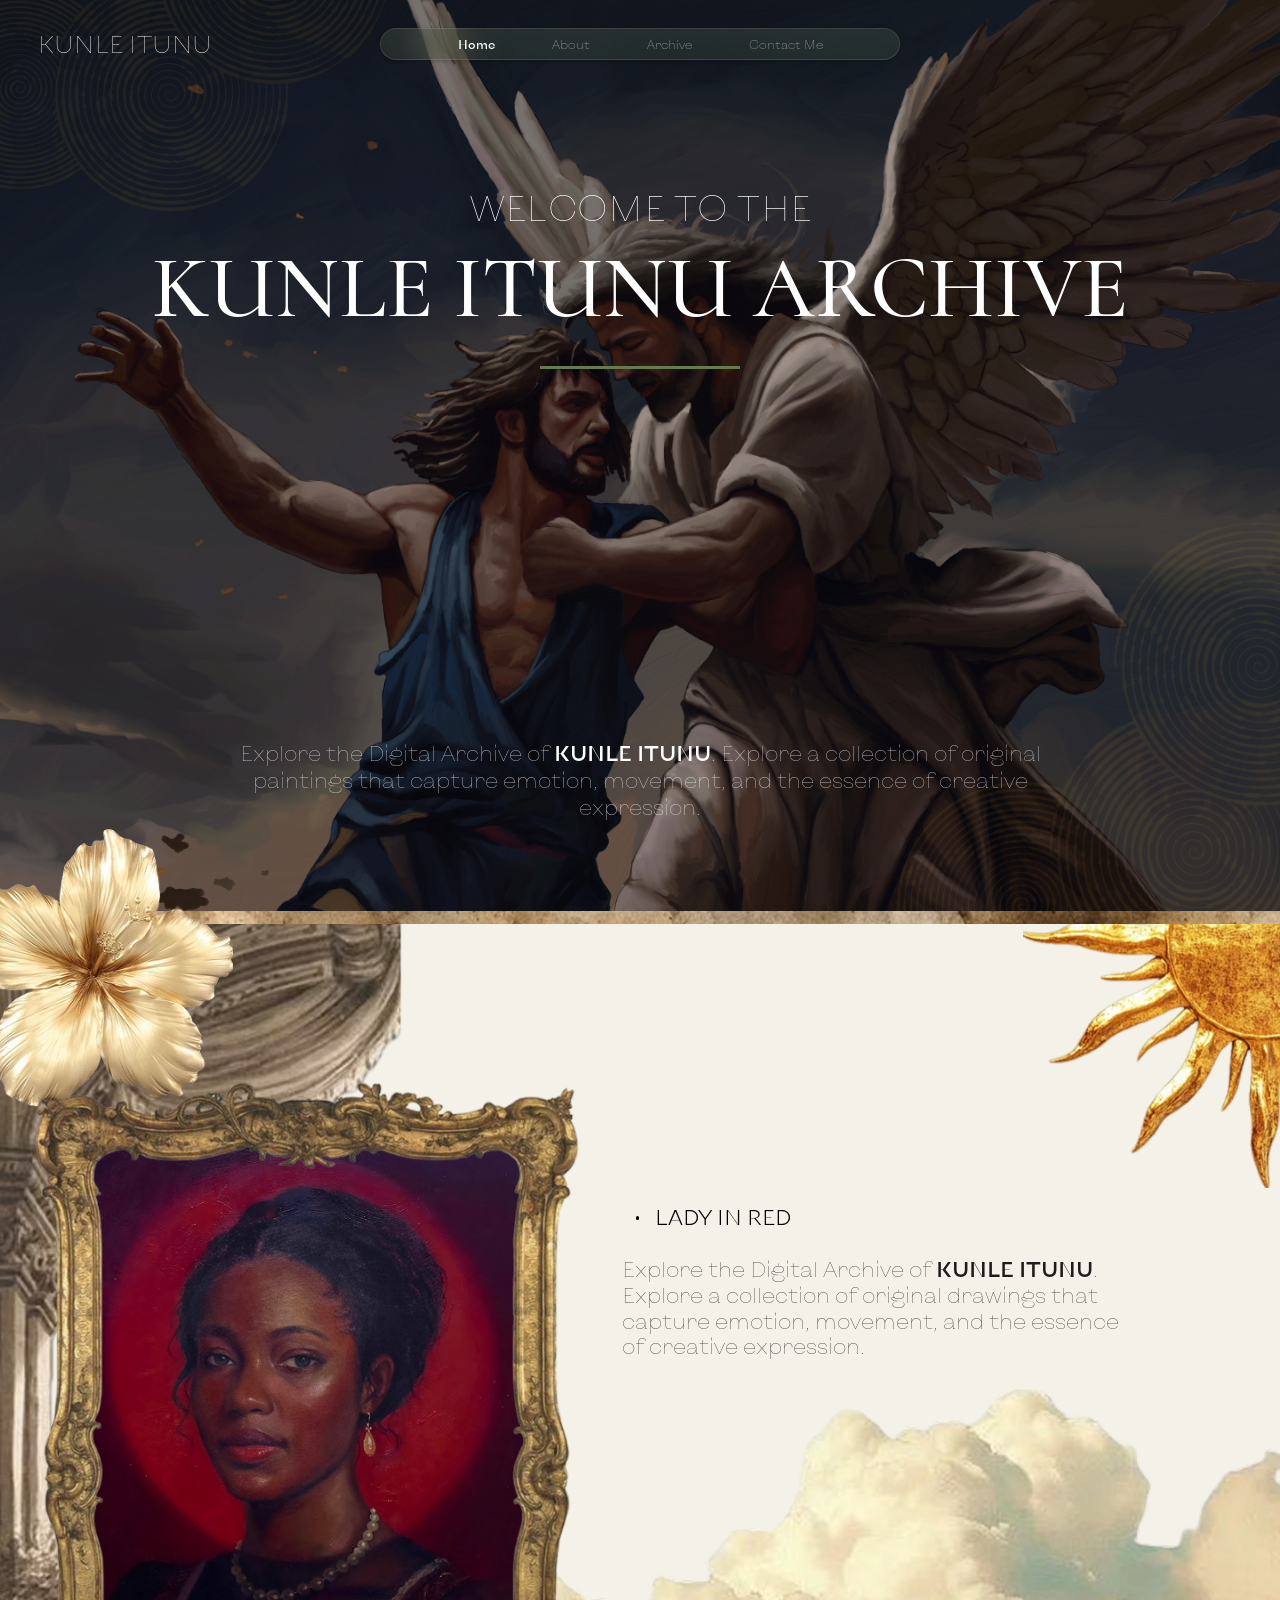
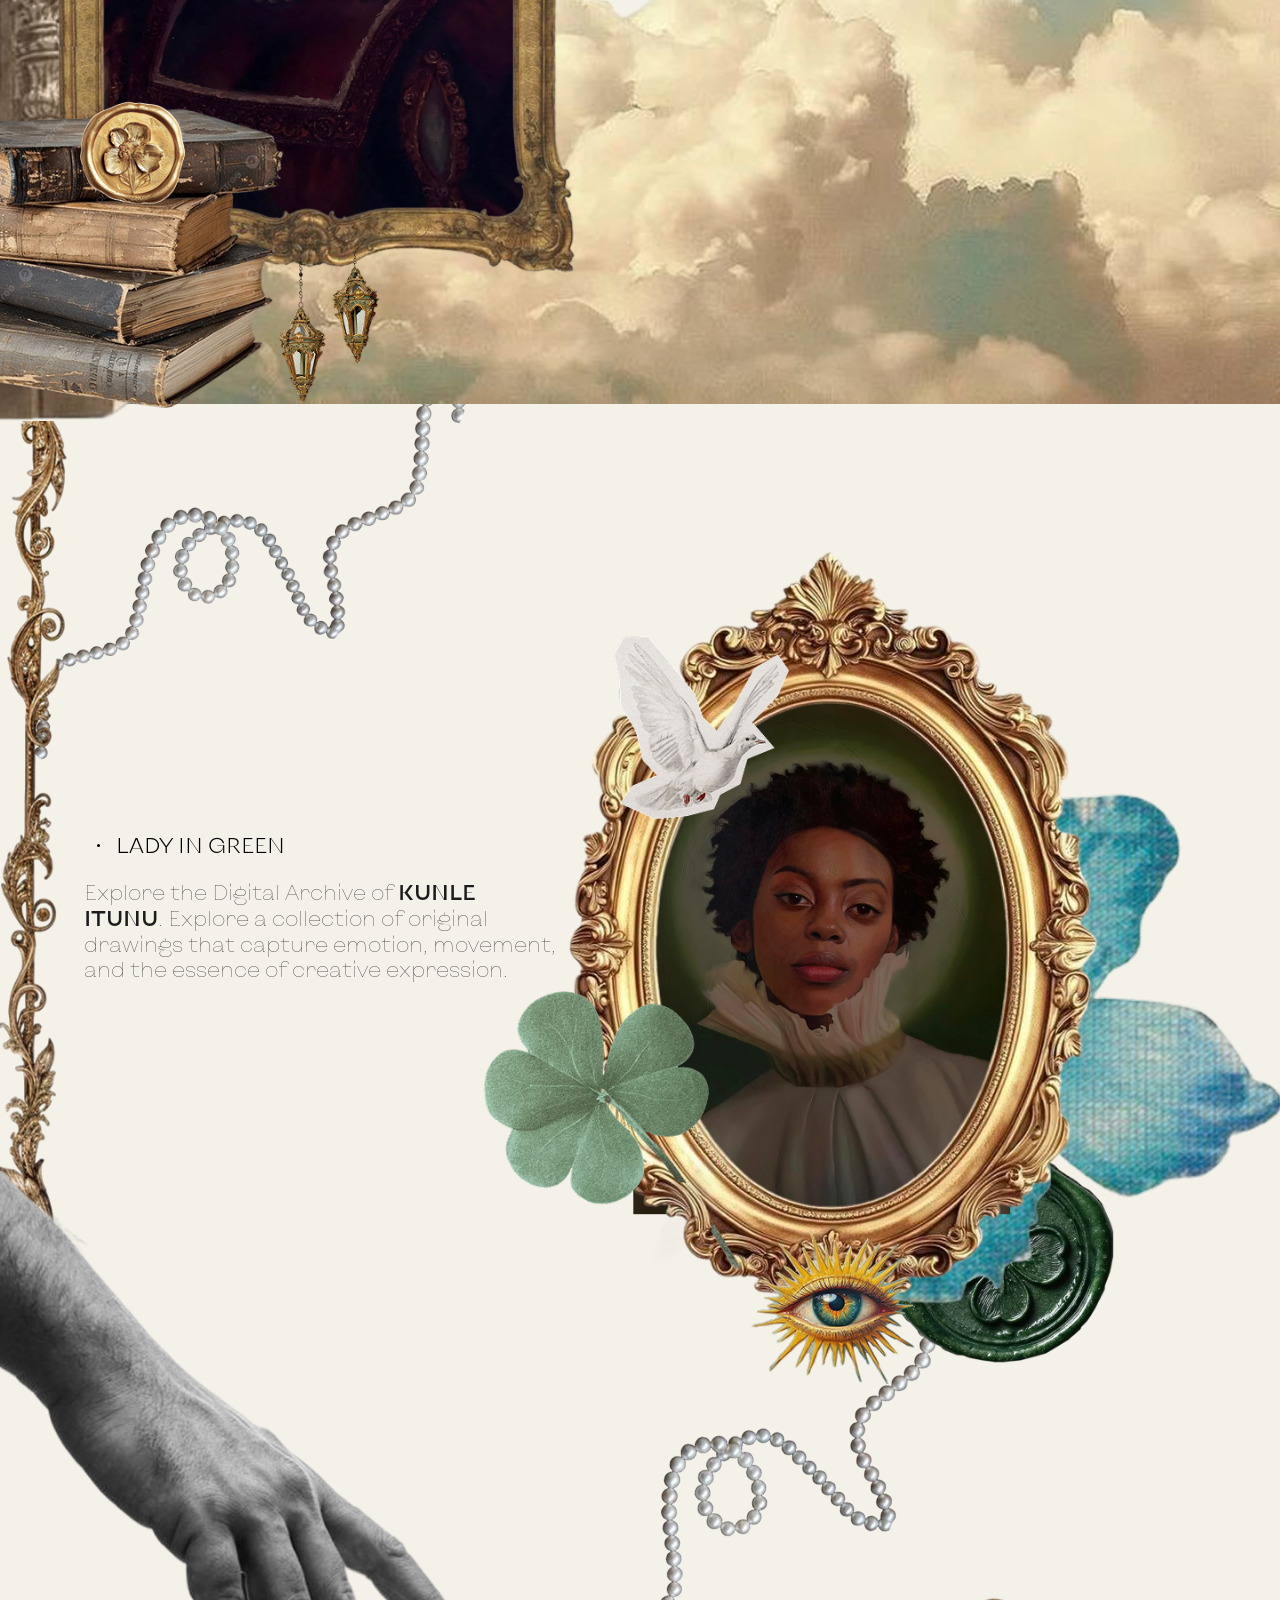
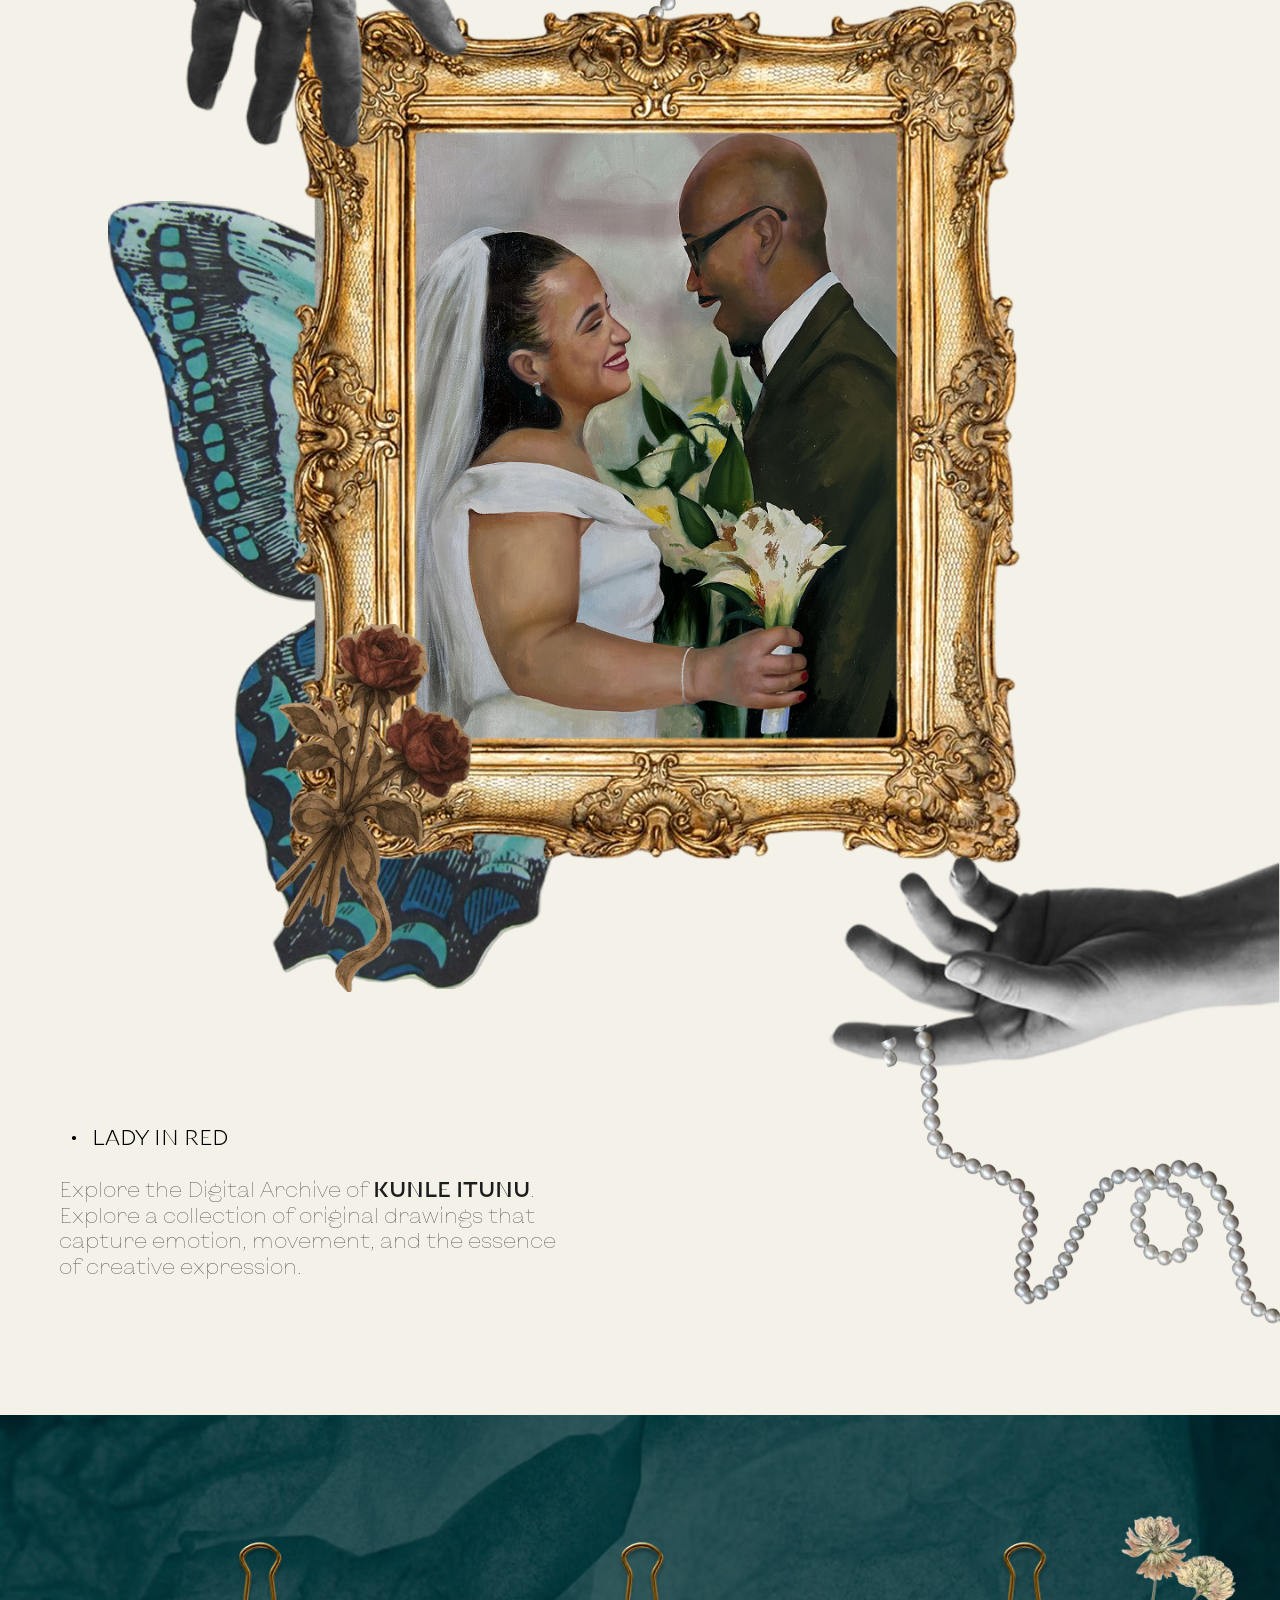
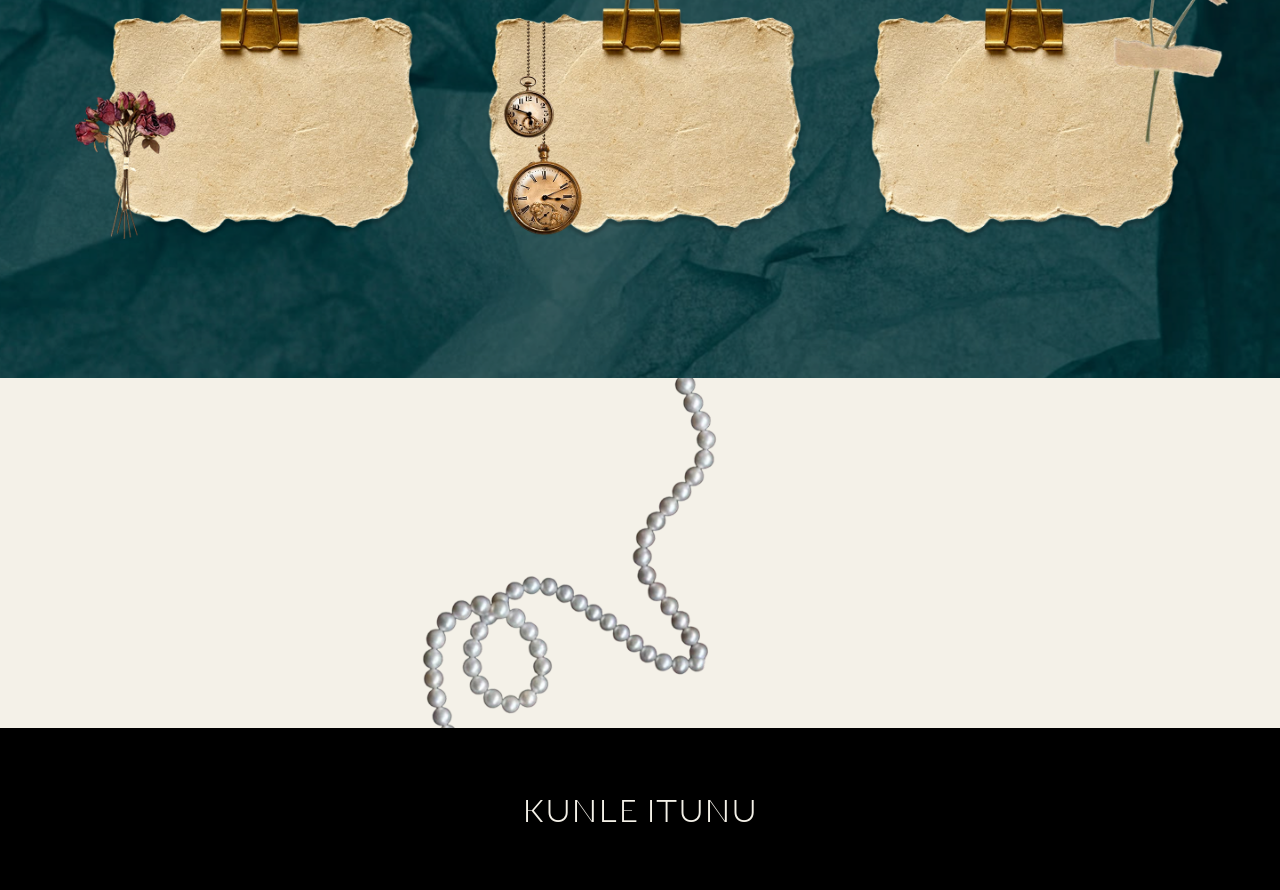
==== index.html @ a33f1c07 "initial commit" ====
<!doctype html>
<html lang="en">
  <head>
    <meta charset="UTF-8" />
    <meta
      name="viewport"
      content="width=device-width, initial-scale=1, viewport-fit=cover"
    />
    <title>Kunle Ituno Archive</title>
    <meta
      name="description"
      content="Explore the Digital Archive of Kunle Ituno — a collection of original paintings that capture emotion, movement, and the essence of creative expression."
    />
    <link
      rel="preload"
      href="fonts/CormorantInfant-Medium.woff2"
      as="font"
      type="font/woff2"
      crossorigin
    />
    <link rel="stylesheet" href="css/common.css" />
    <link rel="stylesheet" href="css/styles.css" />
    <script src="js/navigation.js"></script>
  </head>
  <body>
    <!-- Fixed liquid-glass navigation -->
    <header class="nav" id="top">
      <a class="nav__logo" href="#home" aria-label="Kunle Ituno — home"
        >KUNLE ITUNU</a
      >
      <nav class="nav__pill" aria-label="Primary">
        <a href="#home" class="is-active" aria-current="page">Home</a>
        <a href="about.html">About</a>
        <a href="#gallery">Archive</a>
        <a href="contact.html">Contact Me</a>
      </nav>

      <button
        class="nav__toggle"
        type="button"
        aria-label="Open navigation"
        aria-expanded="false"
        aria-controls="primary-navigation"
      >
        <span></span>
        <span></span>
        <span></span>
      </button>
    </header>

    <main class="page" id="home">
      <!-- ============ HERO ============ -->
      <section class="hero">
        <picture class="hero__picture">
          <source
            media="(max-width: 640px)"
            srcset="images/home_hero_mobile.png"
          />
          <img
            class="hero__img"
            src="images/home_hero.png"
            alt=""
            width="1440"
            height="1026"
          />
        </picture>
        <img
          class="hero__strip"
          src="images/hero_rule_paper.png"
          alt=""
          width="1440"
          height="15"
        />

        <p class="hero__welcome">WELCOME TO THE</p>
        <h1 class="hero__title">KUNLE ITUNU ARCHIVE</h1>
        <span class="hero__rule" aria-hidden="true"></span>
        <p class="hero__lead">
          Explore the Digital Archive of <strong>KUNLE ITUNU</strong>. Explore a
          collection of original paintings that capture emotion, movement, and
          the essence of creative expression.
        </p>
      </section>

      <!-- ============ LADY IN RED ============ -->
      <section class="sec sec--red">
        <div class="stage">
          <img
            class="it it--wall"
            src="images/left_wall.png"
            alt=""
            width="574"
            height="1308"
          />
          <img
            class="it it--sun"
            src="images/golden_half_sun.png"
            alt=""
            width="289"
            height="535"
          />
          <img
            class="it it--flower"
            src="images/golden_flower.png"
            alt=""
            width="262"
            height="312"
          />
          <img
            class="it it--cloud"
            src="images/cloud.png"
            alt=""
            width="1440"
            height="964"
          />
          <img
            class="it it--frame1"
            src="images/first_framed_paint.png"
            alt="Lady in Red — framed portrait"
            width="649"
            height="1059"
          />
          <img
            class="it it--book"
            src="images/book.png"
            alt=""
            width="368"
            height="530"
          />
        </div>
        <div class="copy copy--red">
          <h2>LADY IN RED</h2>
          <p>
            Explore the Digital Archive of <strong>KUNLE ITUNU</strong>. Explore
            a collection of original drawings that capture emotion, movement,
            and the essence of creative expression.
          </p>
        </div>
      </section>

      <!-- ============ LADY IN GREEN ============ -->
      <section class="sec sec--green">
        <div class="stage">
          <img
            class="it it--rod"
            src="images/rod.png"
            alt=""
            width="82"
            height="932"
          />
          <img
            class="it it--chain1"
            src="images/chain-1.png"
            alt=""
            width="511"
            height="657"
          />
          <img
            class="it it--frame2"
            src="images/second_framed_paint.png"
            alt="Lady in Green — framed portrait"
            width="934"
            height="945"
          />
          <img
            class="it it--chain2"
            src="images/chain.png"
            alt=""
            width="511"
            height="657"
          />
        </div>
        <div class="copy copy--green">
          <h2>LADY IN GREEN</h2>
          <p>
            Explore the Digital Archive of
            <strong
              >KUNLE<br class="br-d" />
              ITUNU</strong
            >. Explore a collection of original drawings that capture emotion,
            movement, and the essence of creative expression.
          </p>
        </div>
      </section>

      <!-- ============ WEDDING PORTRAIT ============ -->
      <section class="sec sec--wedding">
        <div class="stage">
          <img
            class="it it--butterfly"
            src="images/butterfly_wing.png"
            alt=""
            width="634"
            height="887"
          />
          <img
            class="it it--frame3"
            src="images/third_framed_paint.png"
            alt="Framed wedding portrait"
            width="1007"
            height="1144"
          />
          <img
            class="it it--arm1"
            src="images/first_arm.png"
            alt=""
            width="543"
            height="709"
          />
          <img
            class="it it--arm2"
            src="images/second_arm.png"
            alt=""
            width="527"
            height="450"
          />
          <img
            class="it it--chain3 it--flip"
            src="images/chain.png"
            alt=""
            width="511"
            height="657"
          />
        </div>
        <div class="copy copy--wedding">
          <h2>LADY IN RED</h2>
          <p>
            Explore the Digital Archive of <strong>KUNLE ITUNU</strong>. Explore
            a collection of original drawings that capture emotion, movement,
            and the essence of creative expression.
          </p>
        </div>
      </section>

      <!-- ============ PAPER NOTES ============ -->
      <section class="sec sec--notes">
        <img
          class="notes__bg"
          src="images/green_rough_paper.png"
          alt=""
          width="1440"
          height="633"
        />
        <div class="stage">
          <img
            class="it it--tape it--tape1"
            src="images/stape_papper.png"
            alt=""
            width="629"
            height="387"
          />
          <img
            class="it it--tape it--tape2"
            src="images/stape_papper.png"
            alt=""
            width="629"
            height="387"
          />
          <img
            class="it it--tape it--tape3"
            src="images/stape_papper.png"
            alt=""
            width="629"
            height="387"
          />
          <img
            class="it it--rose"
            src="images/rose.png"
            alt=""
            width="167"
            height="224"
          />
          <img
            class="it it--watch"
            src="images/watch.png"
            alt=""
            width="142"
            height="251"
          />
          <img
            class="it it--wflower"
            src="images/white_flower.png"
            alt=""
            width="307"
            height="370"
          />
        </div>
      </section>

      <!-- ============ CLOSING CHAIN ============ -->
      <section class="sec sec--tail">
        <div class="stage">
          <img
            class="it it--chain4"
            src="images/chain.png"
            alt=""
            width="511"
            height="657"
          />
        </div>
      </section>

      <footer class="footer">
        <p>KUNLE ITUNU</p>
      </footer>
    </main>
  </body>
</html>
---- css/common.css ----
@font-face { font-family: "KyivType Sans"; font-weight: 200; font-style: normal; font-display: swap; src: url("../fonts/KyivTypeSans-Thin.woff2") format("woff2"); }
@font-face { font-family: "KyivType Sans"; font-weight: 300; font-style: normal; font-display: swap; src: url("../fonts/KyivTypeSans-Light.woff2") format("woff2"); }
@font-face { font-family: "KyivType Sans"; font-weight: 400; font-style: normal; font-display: swap; src: url("../fonts/KyivTypeSans-Medium.woff2") format("woff2"); }
@font-face { font-family: "Lexend"; font-weight: 200; font-style: normal; font-display: swap; src: url("../fonts/lexend-latin-200-normal.woff2") format("woff2"); }
@font-face { font-family: "Lexend"; font-weight: 300; font-style: normal; font-display: swap; src: url("../fonts/lexend-latin-300-normal.woff2") format("woff2"); }
@font-face { font-family: "Lexend"; font-weight: 400; font-style: normal; font-display: swap; src: url("../fonts/lexend-latin-400-normal.woff2") format("woff2"); }
@font-face { font-family: "Cormorant Infant"; font-weight: 500; font-style: normal; font-display: swap; src: url("../fonts/CormorantInfant-Medium.woff2") format("woff2"); }
@font-face { font-family: "Cormorant Infant"; font-weight: 600; font-style: normal; font-display: swap; src: url("../fonts/CormorantInfant-Regular.woff2") format("woff2"); }

:root {
  --cream: #f4f1e8;
  --ink: #111;
  --sage: #657a50;
--glass: rgba(101, 122, 80, 0.2);
  --glass-shadow: 0px 1px 3.8px 0px rgba(0, 0, 0, 0.25);

--font-sans: "KyivType Sans", "Lexend", "Segoe UI", system-ui, sans-serif;
--font-serif: "Cormorant Infant", "Cormorant Garamond", "Times New Roman", serif;
--active-nav-pill_text:#343A32;
--text:#151C13;
  --non-active-pill-text: rgba(244, 241, 232, 0.96);
}

*, *::before, *::after { box-sizing: border-box; }
html { -webkit-text-size-adjust: 100%; scroll-behavior: smooth; }
body {
  margin: 0;
  background: var(--cream);
  color: var(--ink);
  font-family: var(--font-sans);
  -webkit-font-smoothing: antialiased;
  overflow-x: hidden;
}
img { display: block; max-width: none; height: auto; user-select: none; -webkit-user-drag: none; }

.nav {
  position: fixed;
  inset: 0 0 auto 0;
  z-index: 100;
  height: 88px;
  padding: 0 38px;
  display: flex;
  align-items: center;
  justify-content: space-between;
  pointer-events: none;           
}
.nav > * { pointer-events: auto; }

.nav__logo {
  font-family: var(--font-sans);
  font-weight: 200;
  font-size: 24px;
  line-height: 1;
  letter-spacing: .01em;
  color: #fff;
  text-decoration: none;
  white-space: nowrap;
}

.nav__pill {
  position: absolute;
  left: 50%;
  top: 28px;
  transform: translateX(-50%);
    display: flex;
  align-items: center;
  justify-content: center;
  gap: 57px;

  width: 520px;
  height: 32px;

  background: #657A5033;
  box-shadow: 0px 1px 3.8px 0px #00000040;

  /* Liquid glass effect */
  -webkit-backdrop-filter: blur(18px) saturate(150%);
  backdrop-filter: blur(18px) saturate(150%);

  border: 1px solid rgba(255, 255, 255, 0.12);
  border-radius: 100px;

  isolation: isolate;
  pointer-events: auto;
}
.nav__pill::before {
  content: "";
  position: absolute;
  inset: 0;
  border-radius: inherit;
  pointer-events: none;

  background: linear-gradient(
    180deg,
    rgba(255, 255, 255, 0.12) 0%,
    rgba(255, 255, 255, 0.025) 100%
  );

  opacity: 0.2;
}
.nav__pill a {
  font-family: var(--font-sans);
  font-weight: 200;
  font-size: 12px;
  line-height: 1;
  color: var(--non-active-pill-text);
  text-decoration: none;
  white-space: nowrap;
  transition: color .25s ease;
}
.nav__pill a:hover,
.nav__pill a:focus-visible { color: #fff; outline: none; }
.nav__pill a.is-active { color:#fff; font-weight: 400;   font-family: var(--font-sans);
}

.nav__toggle {
  display: none;
  position: relative;
  z-index: 103;

  width: 42px;
  height: 38px;
  padding: 0;

  align-items: center;
  justify-content: center;
  flex-direction: column;
  gap: 5px;

  border: 1px solid rgba(255, 255, 255, 0.15);
  border-radius: 50px;

  background: #657A5033;
  box-shadow: 0px 1px 3.8px 0px #00000040;

  -webkit-backdrop-filter: blur(18px) saturate(150%);
  backdrop-filter: blur(18px) saturate(150%);

  cursor: pointer;
  -webkit-tap-highlight-color: transparent;
}

.nav__toggle span {
  display: block;
  width: 17px;
  height: 1.5px;

  border-radius: 10px;
  background: #fff;

  transition:
    transform 0.35s cubic-bezier(0.22, 1, 0.36, 1),
    opacity 0.2s ease,
    width 0.3s ease;
}

/* =========================================================
   PAGE / STAGE
   ========================================================= */
.page {
  --u: calc(100cqw / 1440);
  container-type: inline-size;
  position: relative;
  width: 100%;
  overflow-x: clip;
}

@media (max-width: 1024px) {
  .nav { height: 72px; padding: 0 24px; }
  .nav__logo { font-size: 20px; }
  .nav__pill {
    position: static;
    transform: none;
    width: auto;
    height: 34px;
    padding: 0 26px;
    gap: 28px;
  }
  .nav__pill a { font-size: 13px; }


}


@media (max-width: 640px) {
 .nav {
    height: 64px;
    padding: 0 14px;
    gap: 10px;
  } .nav__logo {
    font-size: 12px;
  }

  .nav__pill {
    position: static;
    transform: none;

    width: auto;
    height: 32px;

    padding: 0 14px;
    gap: 14px;

    flex: 0 1 auto;
    justify-content: flex-start;
  }
  .nav__pill a { font-size: 10.5px; }

  .page { --m: calc(100cqw / 390); }

 .nav__toggle {
    display: flex;
    position: absolute;
    top: 13px;
    right: 14px;
  }

  /* Closed navigation pill */
  .nav__pill {
    position: absolute;
    top: 10px;
    left: 14px;

    width: calc(100% - 28px);
    height: 44px;

    padding: 0 55px 0 14px;
    gap: 0;

    display: flex;
    align-items: center;
    justify-content: space-between;

    border-radius: 50px;

    background: #657A5033;
    box-shadow: 0px 1px 3.8px 0px #00000040;

    -webkit-backdrop-filter: blur(18px) saturate(150%);
    backdrop-filter: blur(18px) saturate(150%);

    border: 1px solid rgba(255, 255, 255, 0.12);

    transform: translateY(-4px);
    opacity: 0;
    visibility: hidden;
    pointer-events: none;

    clip-path: inset(0 0 0 calc(100% - 44px) round 50px);

    transition:
      clip-path 0.5s cubic-bezier(0.22, 1, 0.36, 1),
      opacity 0.25s ease,
      transform 0.35s ease,
      visibility 0s linear 0.5s;

    z-index: 101;
  }

  /* Keep the glass highlight */
  .nav__pill::before {
    content: "";
    position: absolute;
    inset: 0;
    border-radius: inherit;
    pointer-events: none;

    background: linear-gradient(
      180deg,
      rgba(255, 255, 255, 0.12),
      rgba(255, 255, 255, 0.025)
    );
  }

  .nav__pill a {
    position: relative;
    z-index: 1;

    font-size: 10.5px;
    opacity: 0;
    transform: translateY(5px);

    transition:
      opacity 0.25s ease,
      transform 0.3s ease,
      color 0.25s ease;
  }

  /* Expanded navigation */
  .nav.is-open .nav__pill {
    opacity: 1;
    visibility: visible;
    pointer-events: auto;

    transform: translateY(0);
    clip-path: inset(0 0 0 0 round 50px);

    transition:
      clip-path 0.5s cubic-bezier(0.22, 1, 0.36, 1),
      opacity 0.25s ease,
      transform 0.35s ease,
      visibility 0s;
  }

  .nav.is-open .nav__pill a {
    opacity: 1;
    transform: translateY(0);
  }

  .nav.is-open .nav__pill a:nth-child(1) {
    transition-delay: 0.12s;
  }

  .nav.is-open .nav__pill a:nth-child(2) {
    transition-delay: 0.17s;
  }

  .nav.is-open .nav__pill a:nth-child(3) {
    transition-delay: 0.22s;
  }

  .nav.is-open .nav__pill a:nth-child(4) {
    transition-delay: 0.27s;
  }

  /* Hamburger transforms into X */
  .nav.is-open .nav__toggle span:nth-child(1) {
    transform: translateY(6.5px) rotate(45deg);
  }

  .nav.is-open .nav__toggle span:nth-child(2) {
    opacity: 0;
    width: 0;
  }

  .nav.is-open .nav__toggle span:nth-child(3) {
    transform: translateY(-6.5px) rotate(-45deg);
  }

  /* Hide logo while menu is expanded */
  .nav.is-open .nav__logo {
    opacity: 0;
    pointer-events: none;
  }
 
}

@media (prefers-reduced-motion: reduce) {
  .nav__pill,
  .nav__pill a,
  .nav__toggle span,
  .nav__logo {
    transition: none !important;
  }
}
---- css/styles.css ----
.hero, .sec, .footer { position: relative; }  /* no z-index → no stacking context */
.stage { position: absolute; inset: 0; }

.it {
  position: absolute;
  left: calc(var(--x) * var(--u));
  top: calc(var(--y) * var(--u));
  width: calc(var(--w) * var(--u));
  height: auto;
}

/* ---------- Hero ---------- */
.hero {
  height: calc(1040 * var(--u));
  z-index: 5;
}
.hero__img {
  position: absolute;
  inset: 0 auto auto 0;
  width: 100%;
  height: calc(1026 * var(--u));
  object-fit: cover;
  object-position: 50% 50%;
}
.hero__strip {
  position: absolute;
  left: 0;
  top: calc(1025 * var(--u));
  width: 100%;
  height: calc(15 * var(--u));
  object-fit: fill;
}

.hero__welcome,
.hero__title,
.hero__lead { position: absolute; margin: 0; left: 0; right: 0; text-align: center; color: #fff; }

.hero__welcome {
  top: calc(209 * var(--u));
  font-family: var(--font-sans);
  font-weight: 200;
  font-size: calc(40 * var(--u));
  line-height: calc(48 * var(--u));
  letter-spacing: .01em;
}
.hero__title {
  top: calc(265 * var(--u));
  font-family: var(--font-serif);
  font-weight: 500;
  font-size: calc(98 * var(--u));
  line-height: calc(120 * var(--u));
  letter-spacing: 0;
  white-space: nowrap;
}
.hero__rule {
  position: absolute;
  left: calc(607 * var(--u));
  top: calc(412 * var(--u));
  width: calc(225 * var(--u));
  height: max(2px, calc(3 * var(--u)));
  background: var(--sage);
}
.hero__lead {
  left: calc(250 * var(--u));
  right: calc(250 * var(--u));
  top: calc(833 * var(--u));
  font-weight: 200;
  font-size: calc(24 * var(--u));
  line-height: calc(30 * var(--u));
  color: rgba(255, 255, 255, .78);
  font-family: var(--font-sans);

}
.hero__lead strong { font-weight: 400; color: #fff; }

.hero__picture {
  position: absolute;
  top: 0;
  left: 0;
  display: block;
  width: 100%;
  height: calc(1026 * var(--u));
}

.hero__img {
  position: absolute;
  top: 0;
  left: 0;
  display: block;
  width: 100%;
  height: 100%;
  object-fit: cover;
  object-position: 50% 50%;
}

/* ---------- Section heights ---------- */
.sec--red     { height: calc(1214 * var(--u)); }
.sec--green   { height: calc(1226 * var(--u)); }
.sec--wedding { height: calc(1712 * var(--u)); }
.sec--notes   { height: calc(633  * var(--u)); z-index: 5; }
.sec--tail    { height: calc(394  * var(--u)); }

/* ---------- Item placement (x, y relative to its section; w = native px) ---------- */
/* red */
.it--wall   { --x: 0;    --y: -74;  --w: 574;  z-index: 4; }
.it--sun    { --x: 1151; --y: -239; --w: 289;  z-index: 1; }
.it--flower { --x: 0;    --y: -107; --w: 262;  z-index: 6; }
.it--cloud  { --x: 0;    --y: 250;  --w: 1440; z-index: 2; }
.it--frame1 { --x: 20;   --y: 160;  --w: 649;  z-index: 4; }
.it--book   { --x: 0;    --y: 751;  --w: 368;  z-index: 4; }
/* green */
.it--rod    { --x: 0;    --y: 20;   --w: 82;   z-index: 3; }
.it--frame2 { --x: 508;  --y: 158;  --w: 934;  z-index: 3; }
.it--chain1, .it--chain2, .it--chain3, .it--chain4 {
  --w: 511;
  transform-origin: 0 0;
  transform: rotate(var(--r, 0deg)) scale(var(--s, 1));
}
.it--flip { transform: rotate(var(--r, 0deg)) scale(var(--s, 1)) translateX(100%) scaleX(-1); }
.it--chain1 { --x: 16.6; --y: -120.6; --r:-21.61deg     z-index: 1; }
.it--chain2 { --x: 727.5; --y: 872.4;  --r: 10.9deg;   --s: .824; z-index: 2; }
/* wedding */
.it--butterfly { --x: 121; --y: 346;  --w: 634;  z-index: 3; }
.it--frame3    { --x: 216; --y: 92;   --w: 1007; z-index: 5; }
.it--arm1      { --x: 0;   --y: -363; --w: 543;  z-index: 6; }
.it--arm2      { --x: 913; --y: 984;  --w: 527;  z-index: 6; }
.it--chain3    { --x: 927; --y: 1326.3; --r: -27.81deg; --s: .824; z-index: 7; }
/* notes */
.notes__bg { position: absolute; inset: 0; width: 100%; height: 100%; object-fit: cover; }
.it--tape   { --w: 629; --y: 128.8; z-index: 6; }
.it--tape1  { --x: 0; }
.it--tape2  { --x: 430; }
.it--tape3  { --x: 860; }
.it--rose    { --x: 59;   --y: 271; --w: 167; z-index: 7; }
.it--watch   { --x: 536;  --y: 232; --w: 142; z-index: 7; }
.it--wflower { --x: 1133; --y: 56;  --w: 307; z-index: 7; }
/* tail */
.it--chain4 { --x: 376; --y: -81; z-index: 2; }

/* ---------- Copy blocks ---------- */
.copy {
  position: absolute;
  z-index: 8;
  width: calc(var(--cw, 560) * var(--u));
  left: calc(var(--cx) * var(--u));
  top: calc(var(--cy) * var(--u));
  font-size: calc(24 * var(--u));
  line-height: calc(29 * var(--u));
}
.copy--red     { --cx: 700; --cy: 315;  }
.copy--green   { --cx: 94;  --cy: 482;  --cw: 548; }
.copy--wedding { --cx: 66;  --cy: 1385; }

.copy h2 {
  position: relative;
  margin: 0 0 calc(29 * var(--u));
  padding-left: calc(37 * var(--u));
  font-weight: 300;
  font-size: inherit;
  line-height: inherit;
  color: #000;
}
.copy--green h2 { margin-bottom: calc(24 * var(--u)); }
.copy h2::before {
  content: "";
  position: absolute;
  left: calc(15 * var(--u));
  top: .55em;
  width: max(3px, calc(4 * var(--u)));
  aspect-ratio: 1;
  border-radius: 50%;
  background: #000;
}
.copy p {
  margin: 0;
  font-weight: 200;
  color: #3d3d3b;
}
.copy strong { font-weight: 400; color: #1c1c1c; }

/* ---------- Footer ---------- */
.footer {
  height: calc(182 * var(--u));
  background: #000;
  display: grid;
  place-items: center;
  z-index: 6;
}
.footer p {
  margin: 0;
  font-family: var(--font-sans);
  font-weight: 300;
  font-size: calc(36 * var(--u));
  letter-spacing: .01em;
  color: var(--cream);
}

/* =========================================================
   TABLET  (641px – 1024px)
   The collage keeps its exact proportions (it scales with the page);
   type, nav and tap targets are kept at readable minimum sizes.
   ========================================================= */
@media (max-width: 1024px) {
 

  .hero__welcome { font-size: max(calc(40 * var(--u)), 20px); line-height: 1.4; top: calc(205 * var(--u)); }
  .hero__lead {
    left: calc(120 * var(--u)); right: calc(120 * var(--u));
    font-size: max(calc(26 * var(--u)), 15px);
    line-height: 1.45;
    top: calc(800 * var(--u));
  }
  .hero__rule { height: 2px; }

  .copy { font-size: max(calc(24 * var(--u)), 14px); line-height: 1.55; }
  .copy--red   { --cw: 600; }
  .copy--green { --cw: 570; }
  .copy h2 { margin-bottom: .9em; }
  .footer p { font-size: max(calc(36 * var(--u)), 22px); }
}

/* =========================================================
   MOBILE  (<= 640px)
   Same composition as desktop (everything scales with the page width),
   with a compact nav, a smaller hero and readable minimum type sizes.
   ========================================================= */
@media (max-width: 640px) {


  .page { --m: calc(100cqw / 390); }

  /* hero: shorter, single-line title, reduced text sizes */
  .hero { height: calc(520 * var(--m)); }
  .hero__img { height: calc(505 * var(--m)); object-position: 52% 40%; }
  .hero__strip { top: calc(505 * var(--m)); height: calc(15 * var(--m)); }
  .hero__welcome { top: calc(138 * var(--m)); font-size: calc(14 * var(--m)); line-height: 1.4; }
  .hero__title {
    top: calc(168 * var(--m));
    font-size: 8cqw;
    line-height: 1.1;
    white-space: nowrap;
  }
  .hero__rule { left: calc(50% - 38 * var(--m)); width: calc(76 * var(--m)); top: calc(232 * var(--m)); height: 2px; }
  .hero__lead {
    left: calc(26 * var(--m)); right: calc(26 * var(--m));
    top: calc(392 * var(--m));
    font-size: calc(12 * var(--m));
    line-height: 1.5;
  }

  /* copy: desktop positions, readable minimum size, boxes sized to the free space */
  .copy { font-size: 11px; line-height: 1.5; }
  .copy h2 { font-size: 11.5px; padding-left: 22px; margin-bottom: .8em; }
  .copy h2::before { left: 8px; }
  .copy--red     { --cx: 700; --cy: 300; width: calc(100cqw - 700 * var(--u) - 12px); }
  .copy--green   { --cx: 88;  --cy: 300; width: calc(400 * var(--u)); font-size: 10px; }
  .copy--green h2 { font-size: 10.5px; }
  .copy--wedding { --cx: 66;  --cy: 1385; width: calc(100cqw - 66 * var(--u) - 130px); }

  .sec--wedding { height: calc(1790 * var(--u)); }
  .copy--wedding { --cy: 1300; }
  .footer { height: max(calc(182 * var(--u)), 56px); }
  .footer p { font-size: max(calc(36 * var(--u)), 16px); }
}

/* =========================================================
   ENTRANCE ANIMATIONS (CSS only)
   ========================================================= */
@keyframes arm-in-left {
  from { opacity: 0; transform: translate3d(calc(var(--u) * -230), calc(var(--u) * -26), 0); }
  to   { opacity: 1; transform: translate3d(0, 0, 0); }
}
@keyframes arm-in-right {
  from { opacity: 0; transform: translate3d(calc(var(--u) * 230), calc(var(--u) * 22), 0); }
  to   { opacity: 1; transform: translate3d(0, 0, 0); }
}
@keyframes sun-fade {
  from { opacity: 0; }
  to   { opacity: 1; }
}

.it--arm1 { animation: arm-in-left  1.9s cubic-bezier(.22, .61, .36, 1) .35s both; }
.it--arm2 { animation: arm-in-right 1.9s cubic-bezier(.22, .61, .36, 1) .75s both; }
.it--sun  { animation: sun-fade     2.4s ease-in-out .25s both; }

@media (prefers-reduced-motion: reduce) {
  html { scroll-behavior: auto; }
  .it--arm1, .it--arm2, .it--sun { animation: none; opacity: 1; transform: none; }
  .nav__pill a { transition: none; }
}
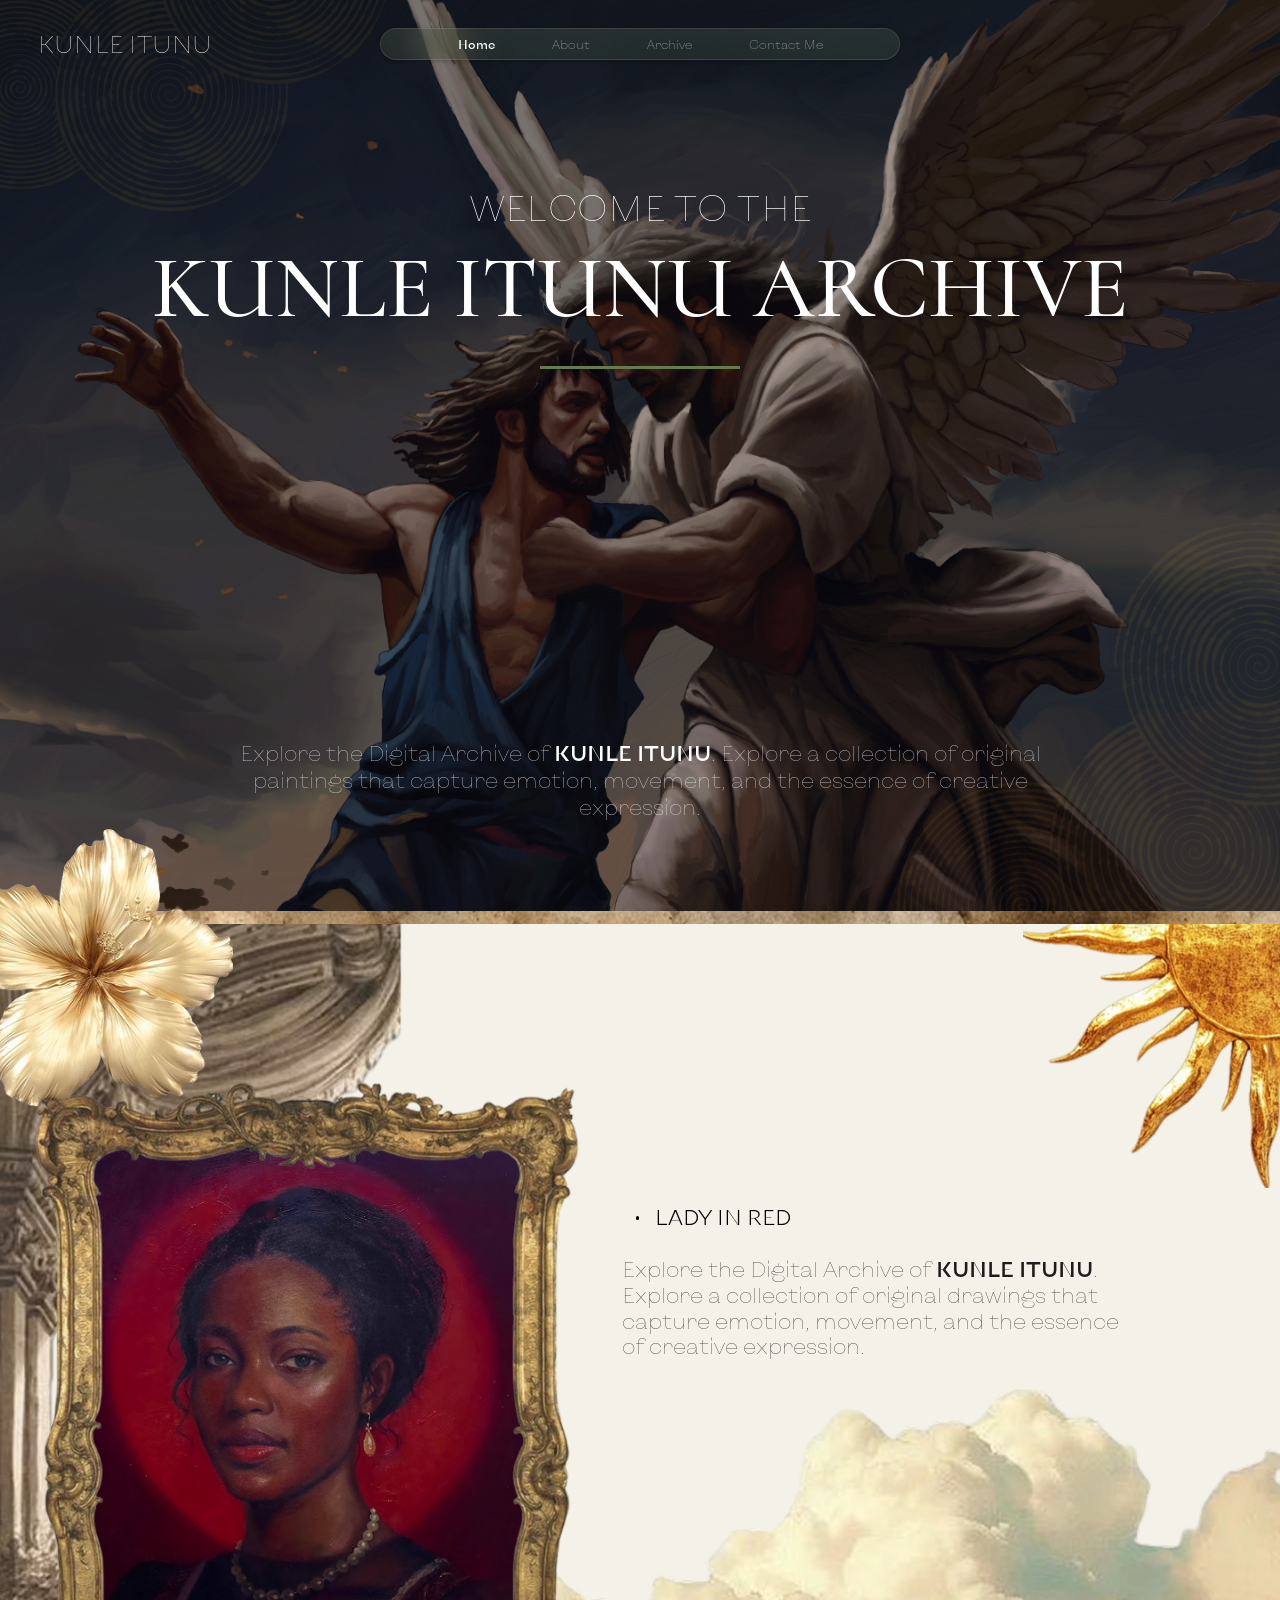
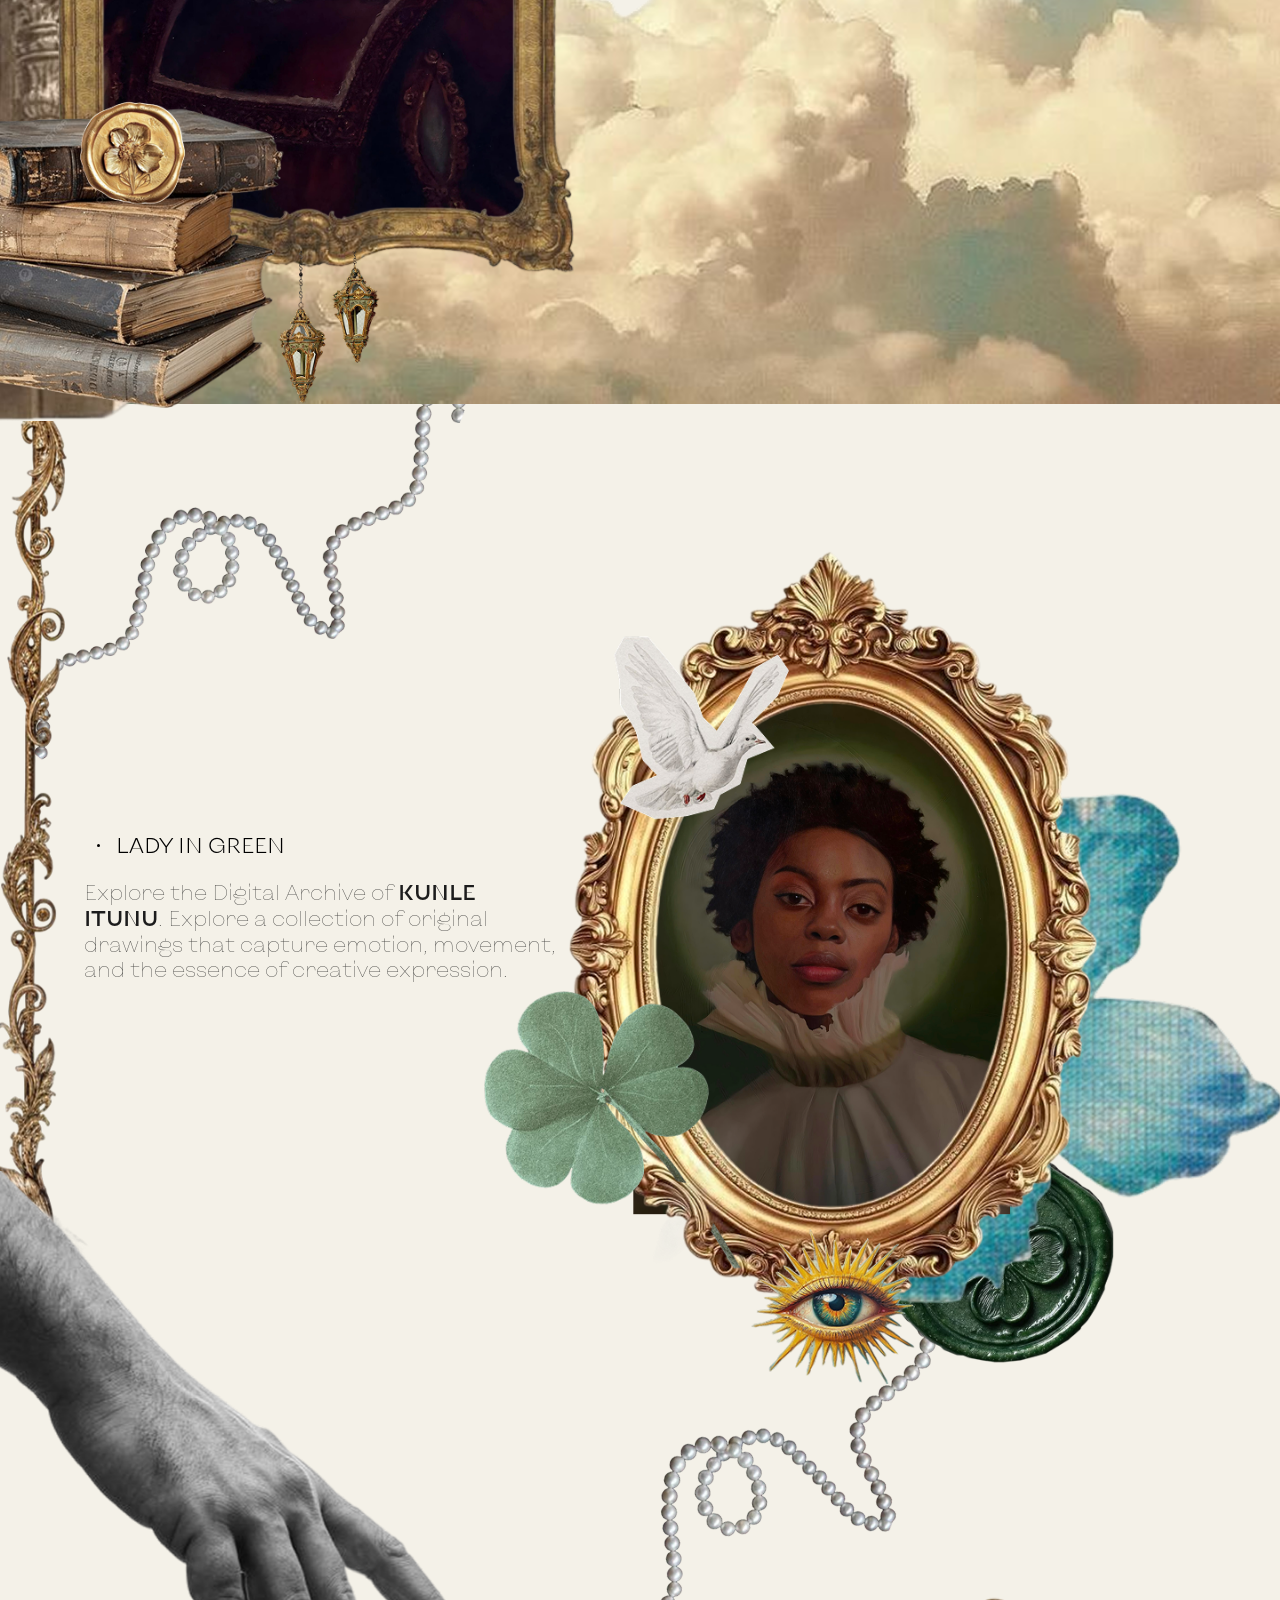
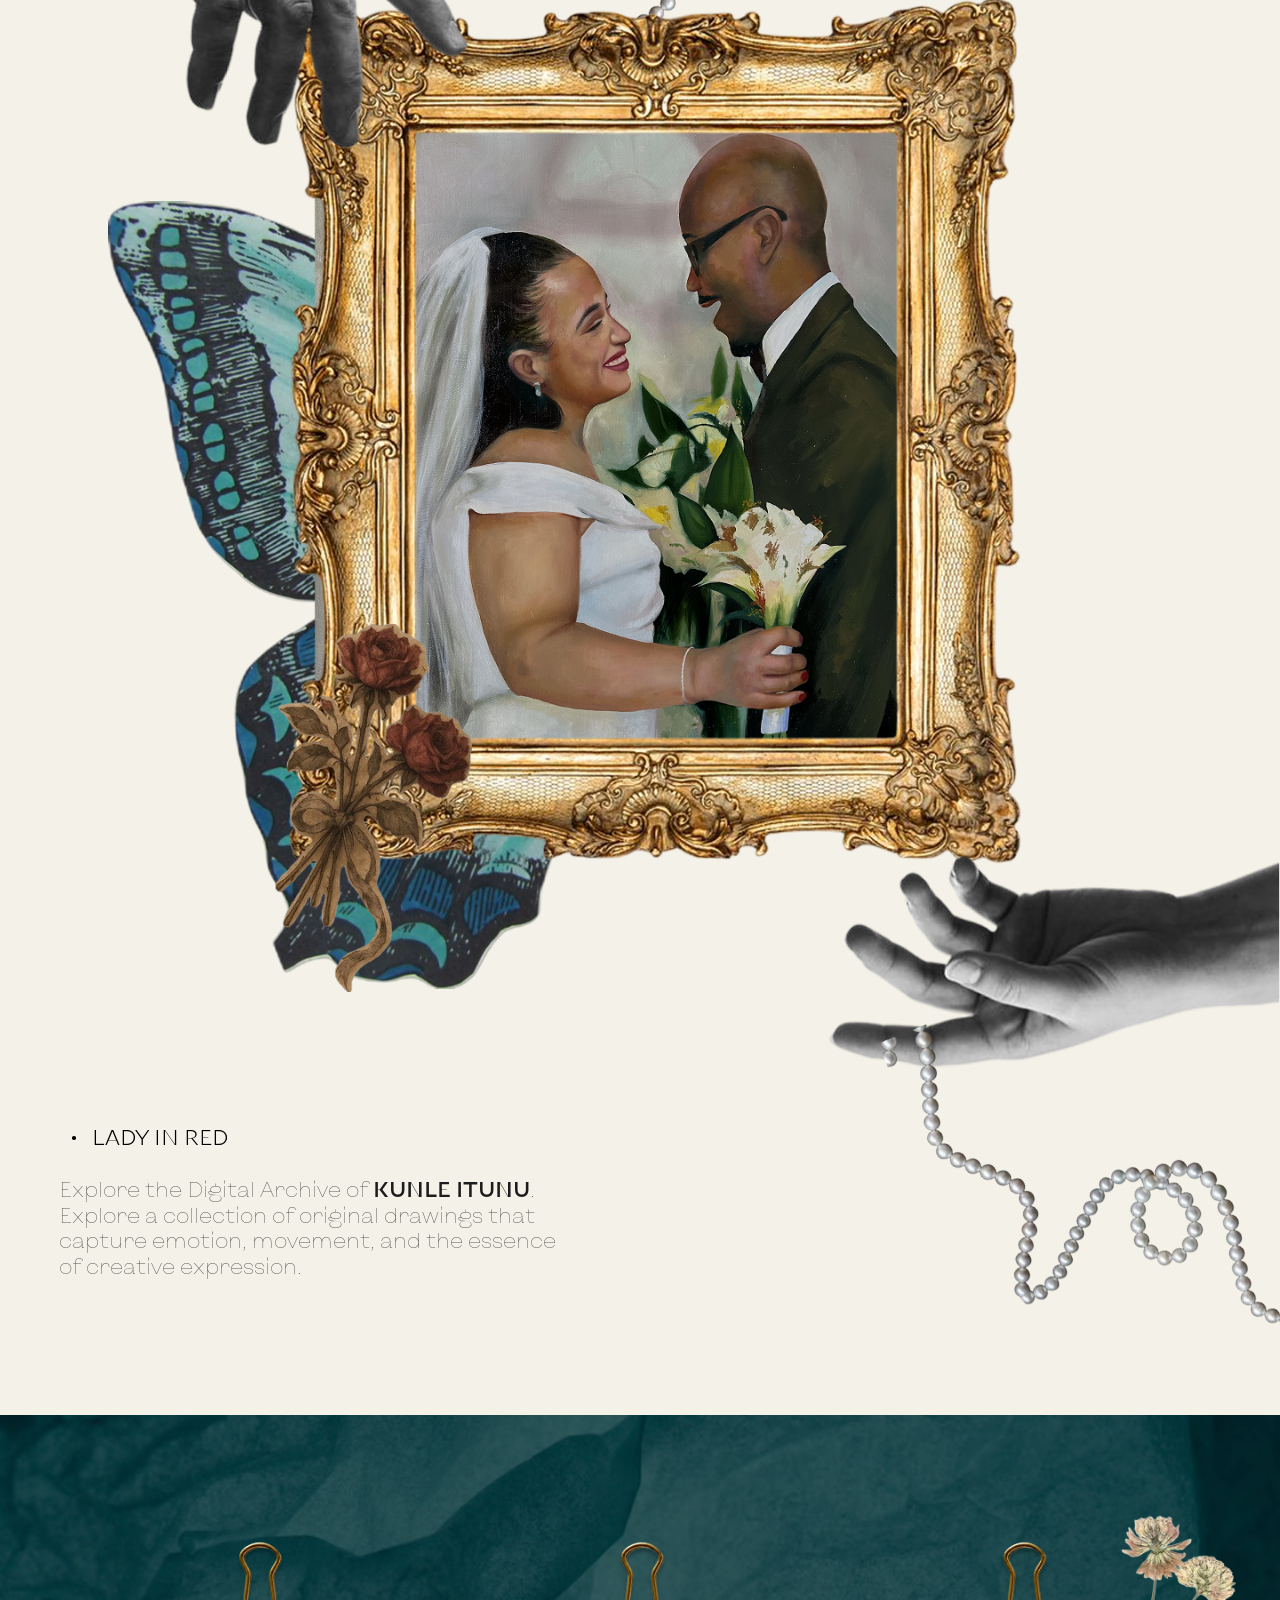
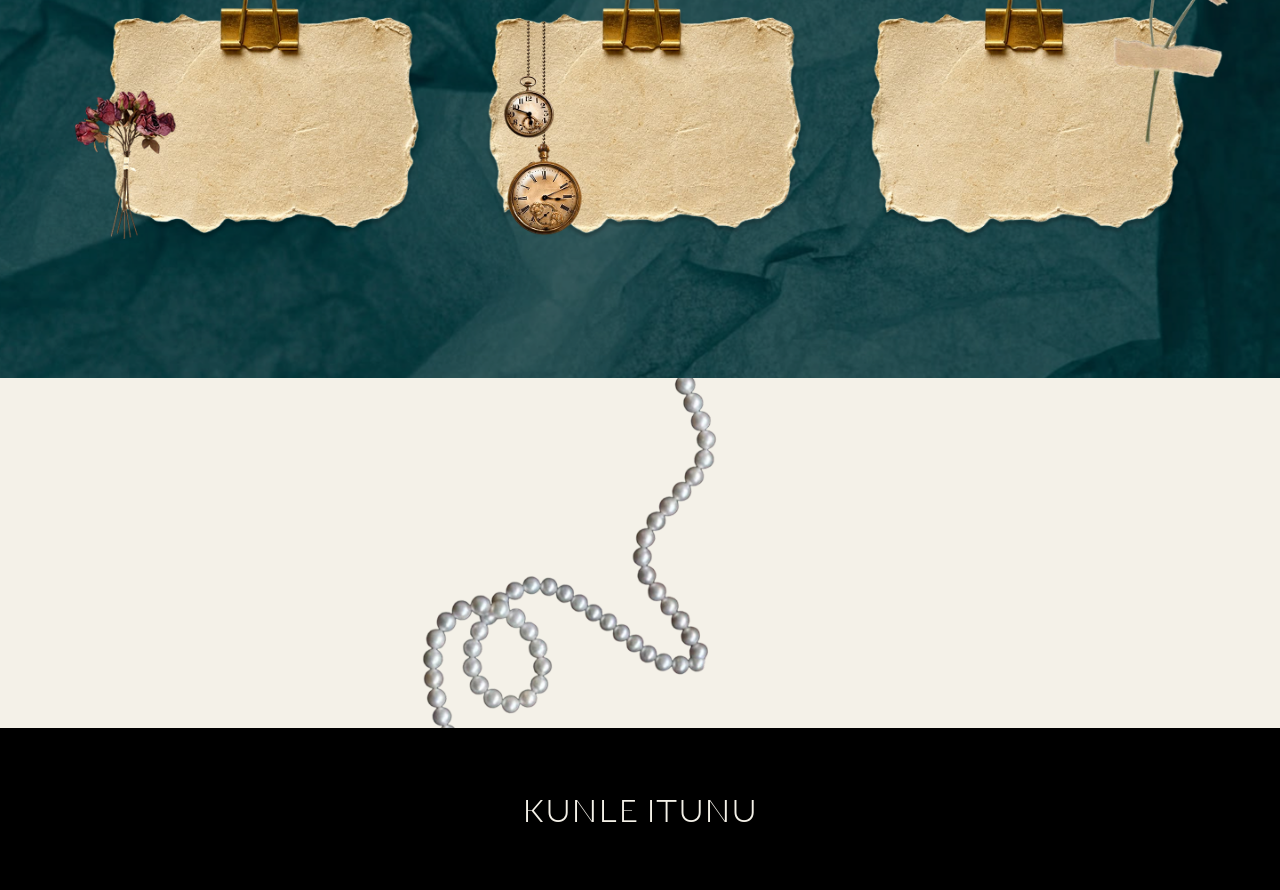
==== commit e3f91551: "updates on Archive page" ====
--- a/index.html
+++ b/index.html
@@ -21,6 +21,8 @@
     <link rel="stylesheet" href="css/common.css" />
     <link rel="stylesheet" href="css/styles.css" />
     <script src="js/navigation.js"></script>
+      <script>document.documentElement.classList.add('js');</script>
+
   </head>
   <body>
     <!-- Fixed liquid-glass navigation -->
@@ -31,7 +33,7 @@
       <nav class="nav__pill" aria-label="Primary">
         <a href="#home" class="is-active" aria-current="page">Home</a>
         <a href="about.html">About</a>
-        <a href="#gallery">Archive</a>
+        <a href="gallery.html">Archive</a>
         <a href="contact.html">Contact Me</a>
       </nav>
 
@@ -93,7 +95,7 @@
             height="1308"
           />
           <img
-            class="it it--sun"
+            class="it it--sun reveal reveal--fade"
             src="images/golden_half_sun.png"
             alt=""
             width="289"
@@ -201,14 +203,14 @@
             height="1144"
           />
           <img
-            class="it it--arm1"
+            class="it it--arm1 reveal reveal--arm-left"
             src="images/first_arm.png"
             alt=""
             width="543"
             height="709"
           />
           <img
-            class="it it--arm2"
+            class="it it--arm2 reveal reveal--arm-right"
             src="images/second_arm.png"
             alt=""
             width="527"
@@ -303,6 +305,20 @@
       <footer class="footer">
         <p>KUNLE ITUNU</p>
       </footer>
+
+        <script>
+    /* Reveal-on-scroll: toggles .is-in once, so the CSS animations play when the artwork is actually seen. */
+    (function () {
+      var els = document.querySelectorAll('.reveal');
+      if (!('IntersectionObserver' in window)) { els.forEach(function (e) { e.classList.add('is-in'); }); return; }
+      var io = new IntersectionObserver(function (entries) {
+        entries.forEach(function (en) {
+          if (en.isIntersecting) { en.target.classList.add('is-in'); io.unobserve(en.target); }
+        });
+      }, { threshold: 0.15 });
+      els.forEach(function (e) { io.observe(e); });
+    })();
+  </script>
     </main>
   </body>
 </html>
--- a/css/styles.css
+++ b/css/styles.css
@@ -268,24 +268,32 @@
    ENTRANCE ANIMATIONS (CSS only)
    ========================================================= */
 @keyframes arm-in-left {
-  from { opacity: 0; transform: translate3d(calc(var(--u) * -230), calc(var(--u) * -26), 0); }
+  from { opacity: 0; transform: translate3d(-14%, -9%, 0); }
   to   { opacity: 1; transform: translate3d(0, 0, 0); }
 }
 @keyframes arm-in-right {
-  from { opacity: 0; transform: translate3d(calc(var(--u) * 230), calc(var(--u) * 22), 0); }
+  from { opacity: 0; transform: translate3d(14%, -5%, 0); }
   to   { opacity: 1; transform: translate3d(0, 0, 0); }
 }
 @keyframes sun-fade {
   from { opacity: 0; }
   to   { opacity: 1; }
 }
-
-.it--arm1 { animation: arm-in-left  1.9s cubic-bezier(.22, .61, .36, 1) .35s both; }
-.it--arm2 { animation: arm-in-right 1.9s cubic-bezier(.22, .61, .36, 1) .75s both; }
-.it--sun  { animation: sun-fade     2.4s ease-in-out .25s both; }
-
+.js .reveal { opacity: 0; will-change: opacity, transform; }
+.js .reveal--arm-left.is-in  { animation: arm-in-left  1.7s cubic-bezier(.22, .61, .36, 1) .1s both; }
+.js .reveal--arm-right.is-in { animation: arm-in-right 1.7s cubic-bezier(.22, .61, .36, 1) .1s both; }
+.js .reveal--fade.is-in      { animation: sun-fade     2.4s ease-out .3s both; }
+
+@media (prefers-reduced-motion: reduce) {
+  html { scroll-behavior: auto; }
+  .js .reveal { opacity: 1; }
+  .js .reveal.is-in { animation: none !important; }
+    .nav__pill a { transition: none; }
+
+}
+/* 
 @media (prefers-reduced-motion: reduce) {
   html { scroll-behavior: auto; }
   .it--arm1, .it--arm2, .it--sun { animation: none; opacity: 1; transform: none; }
   .nav__pill a { transition: none; }
-}+} */
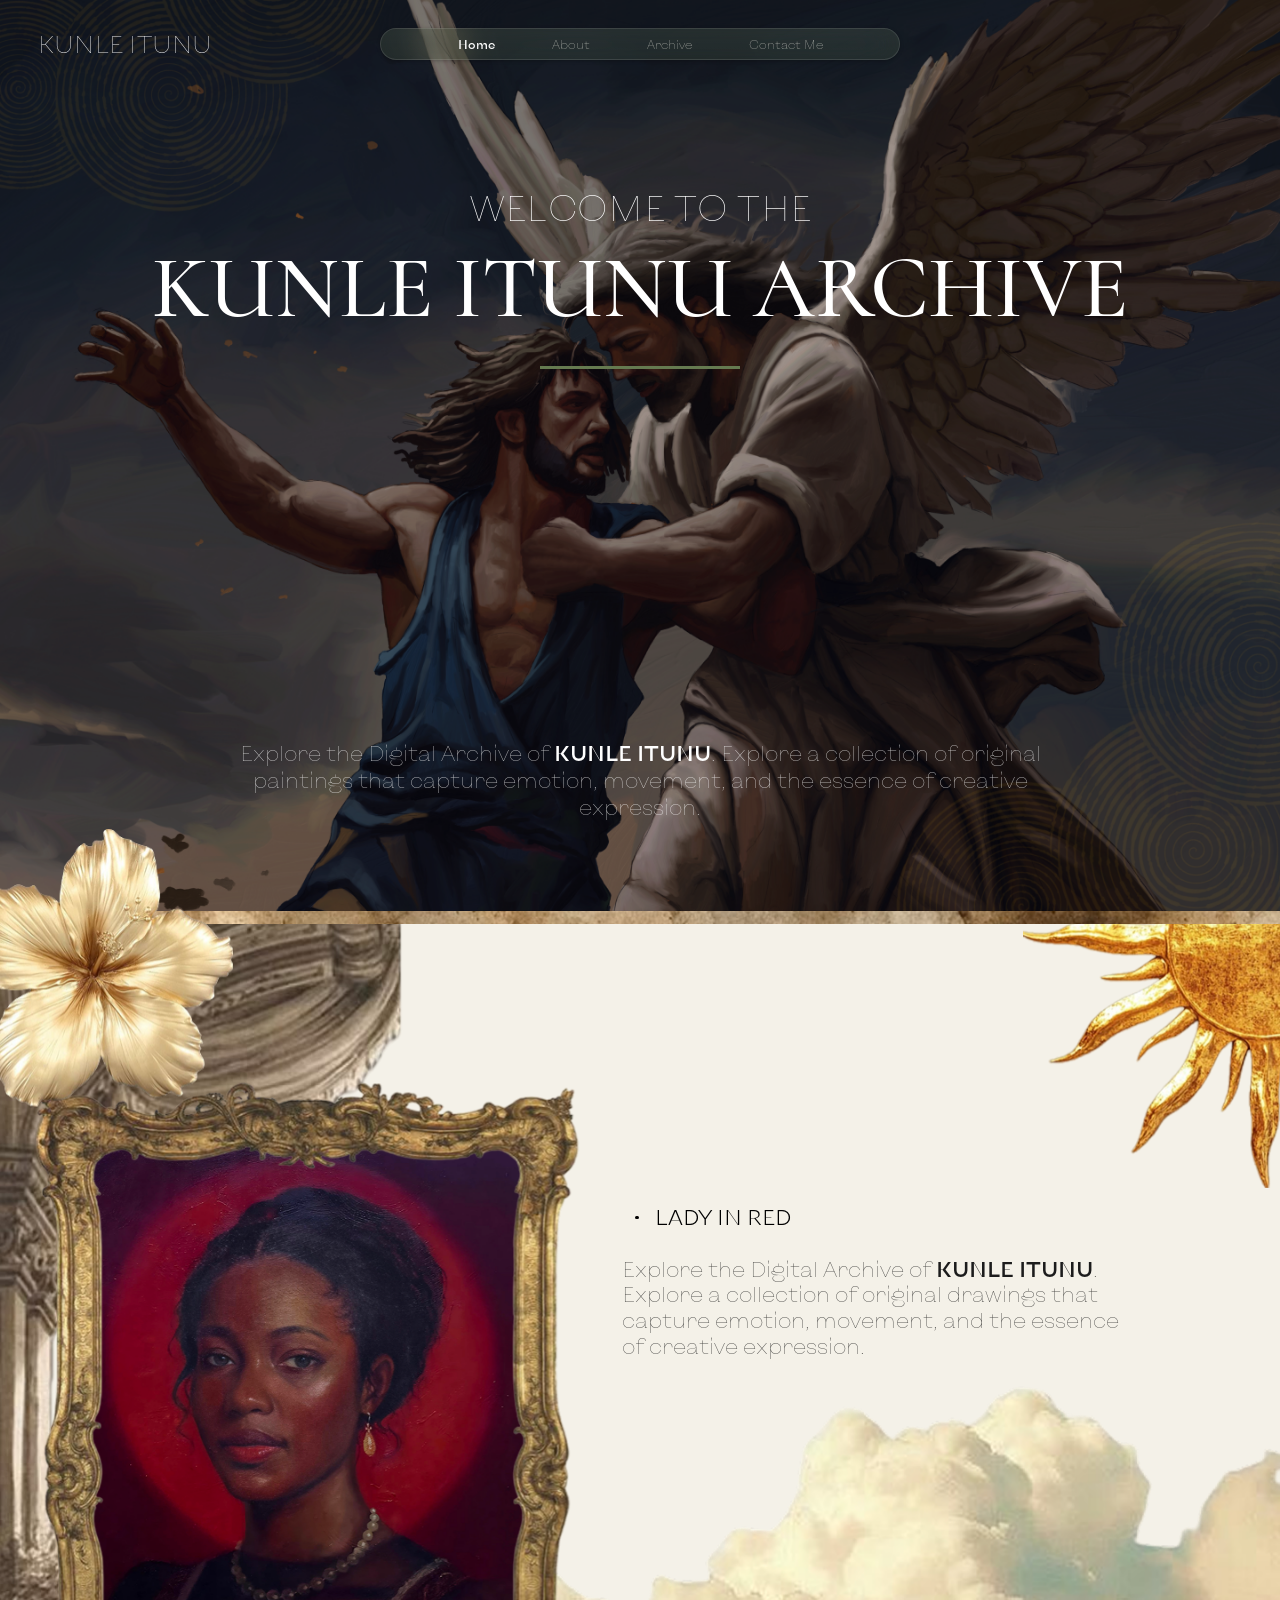
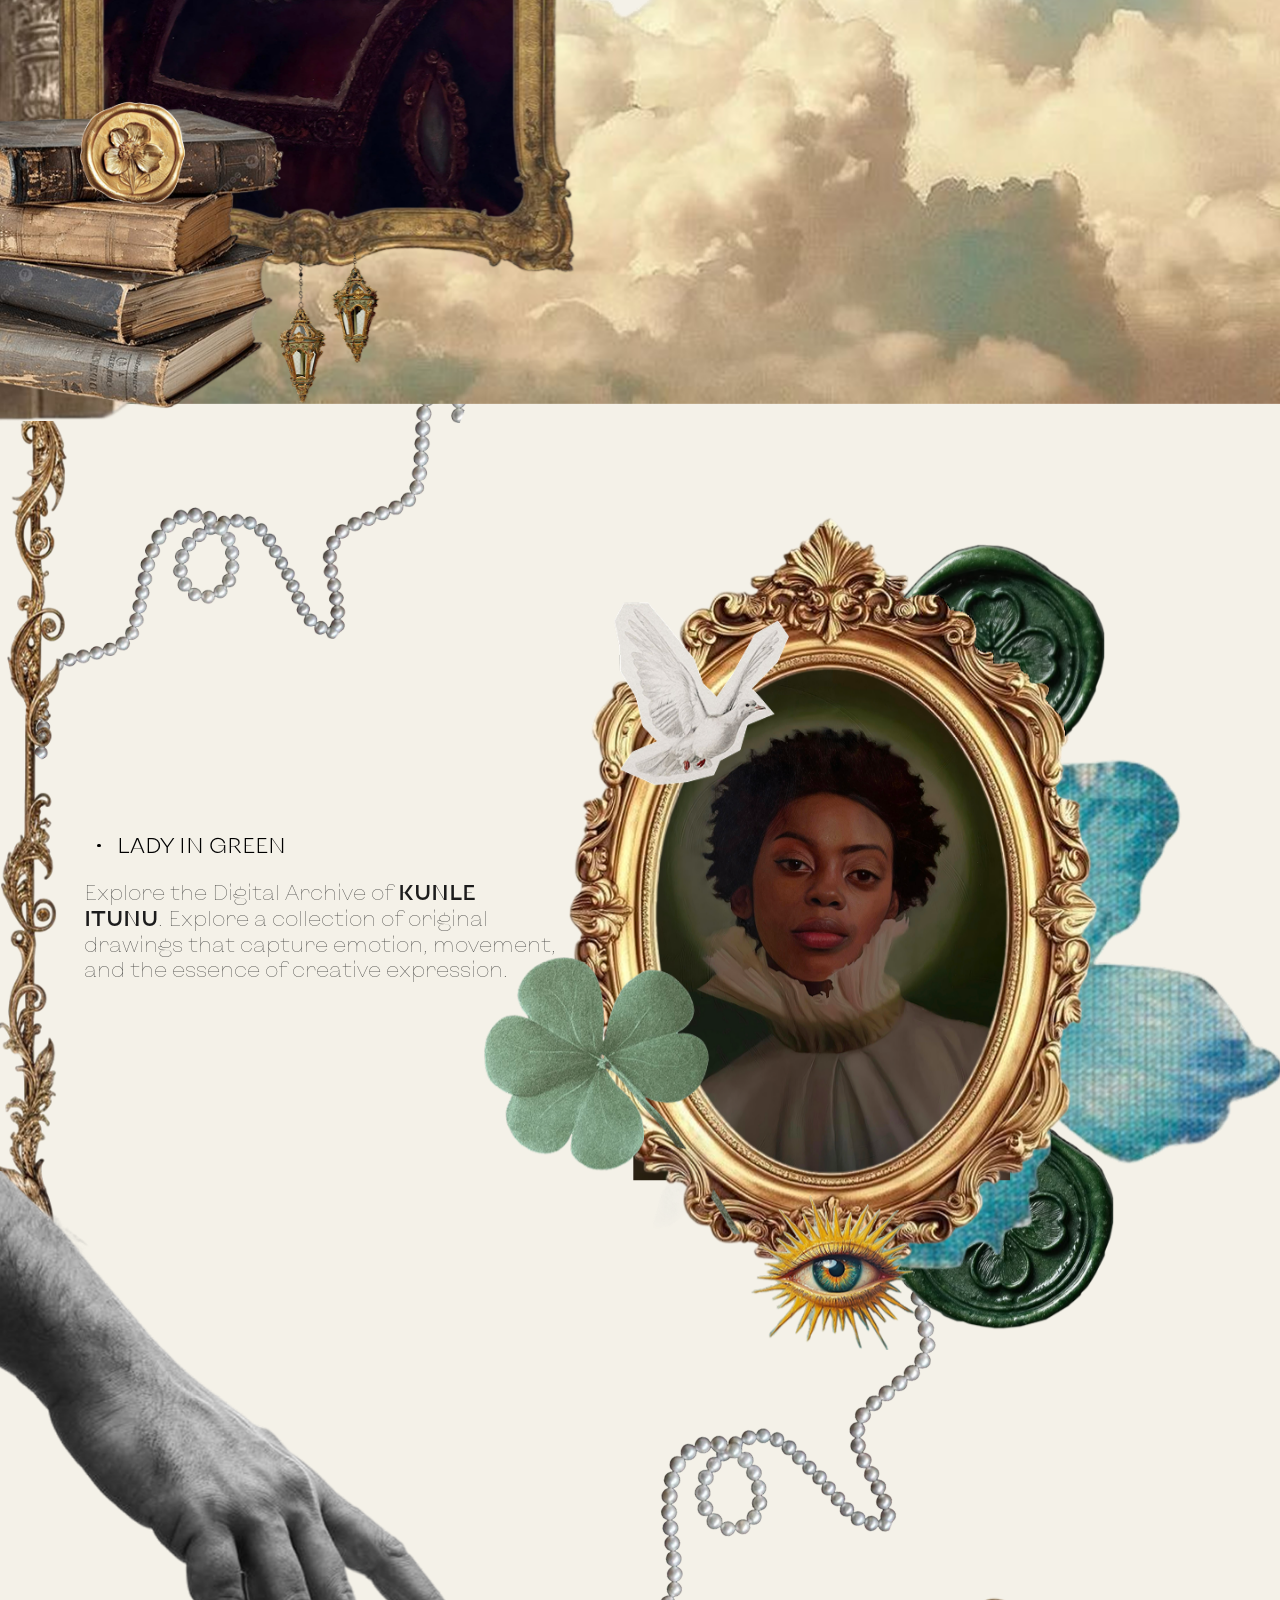
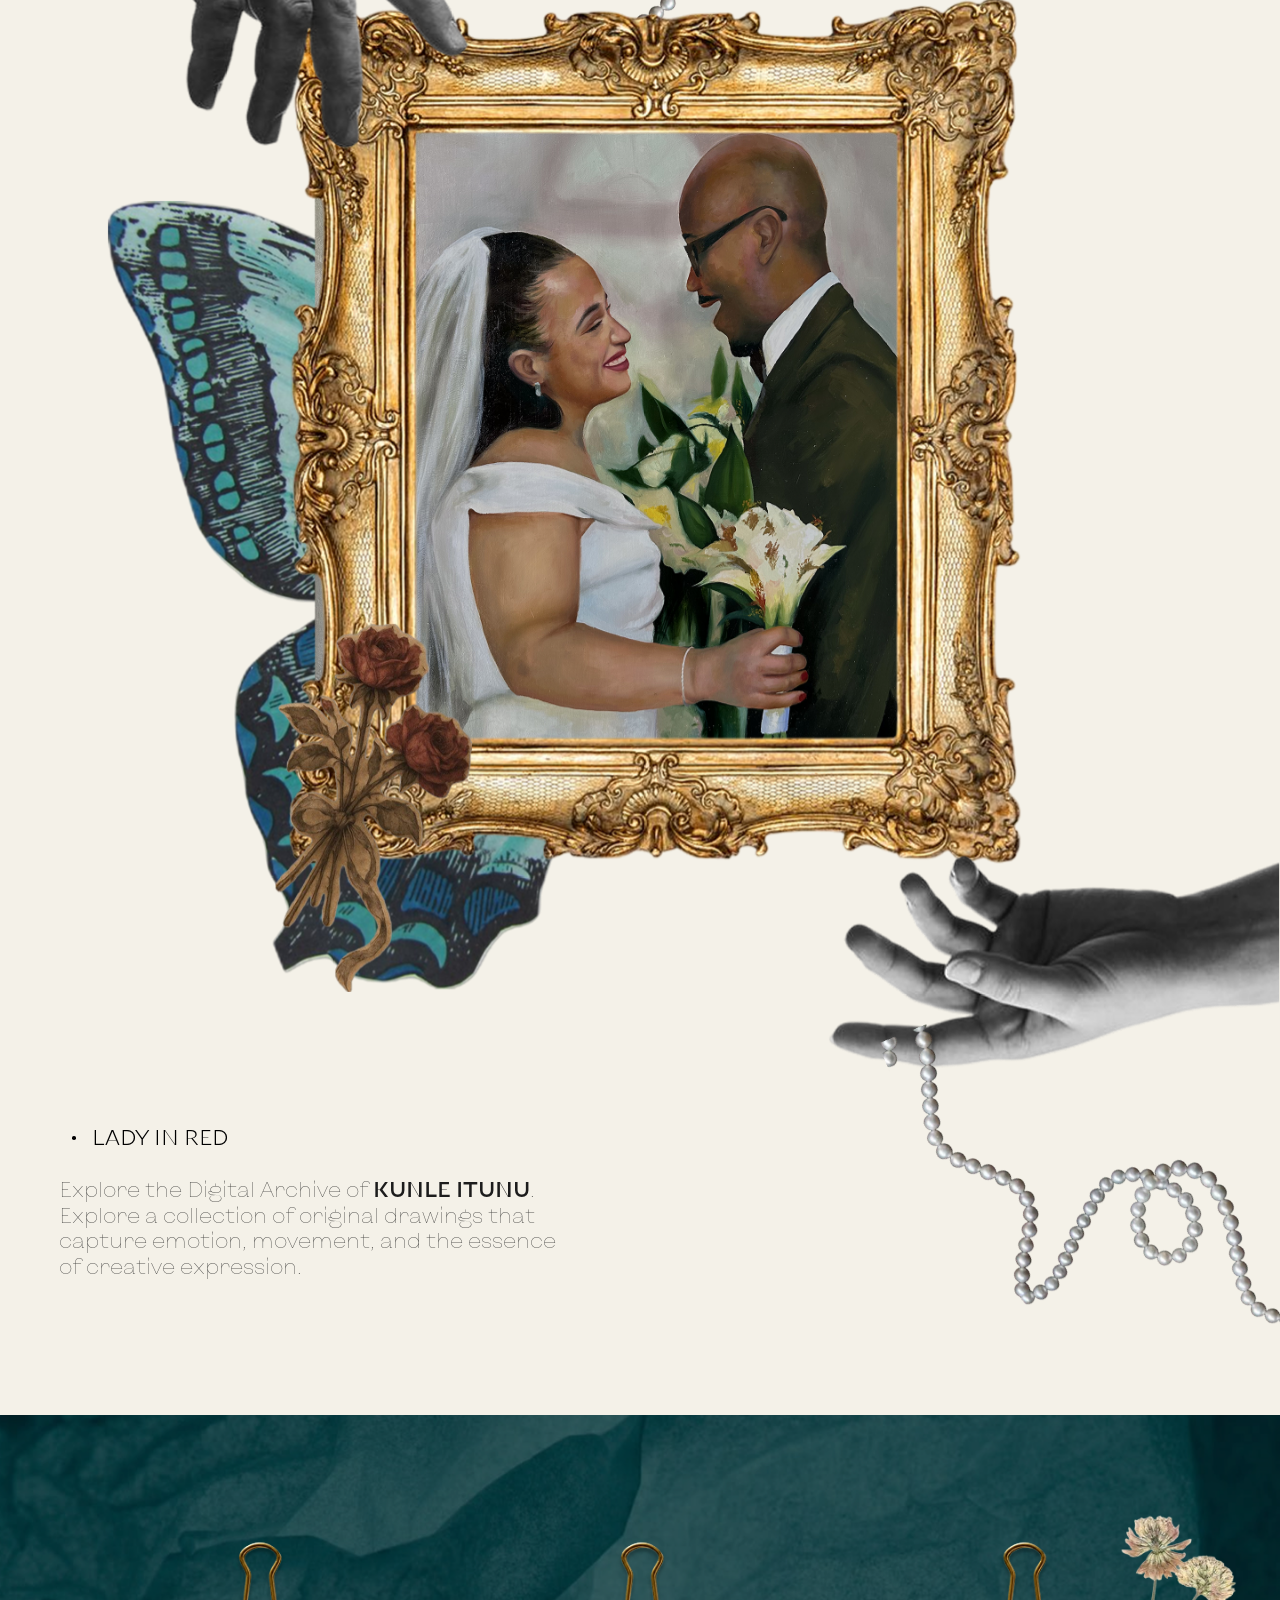
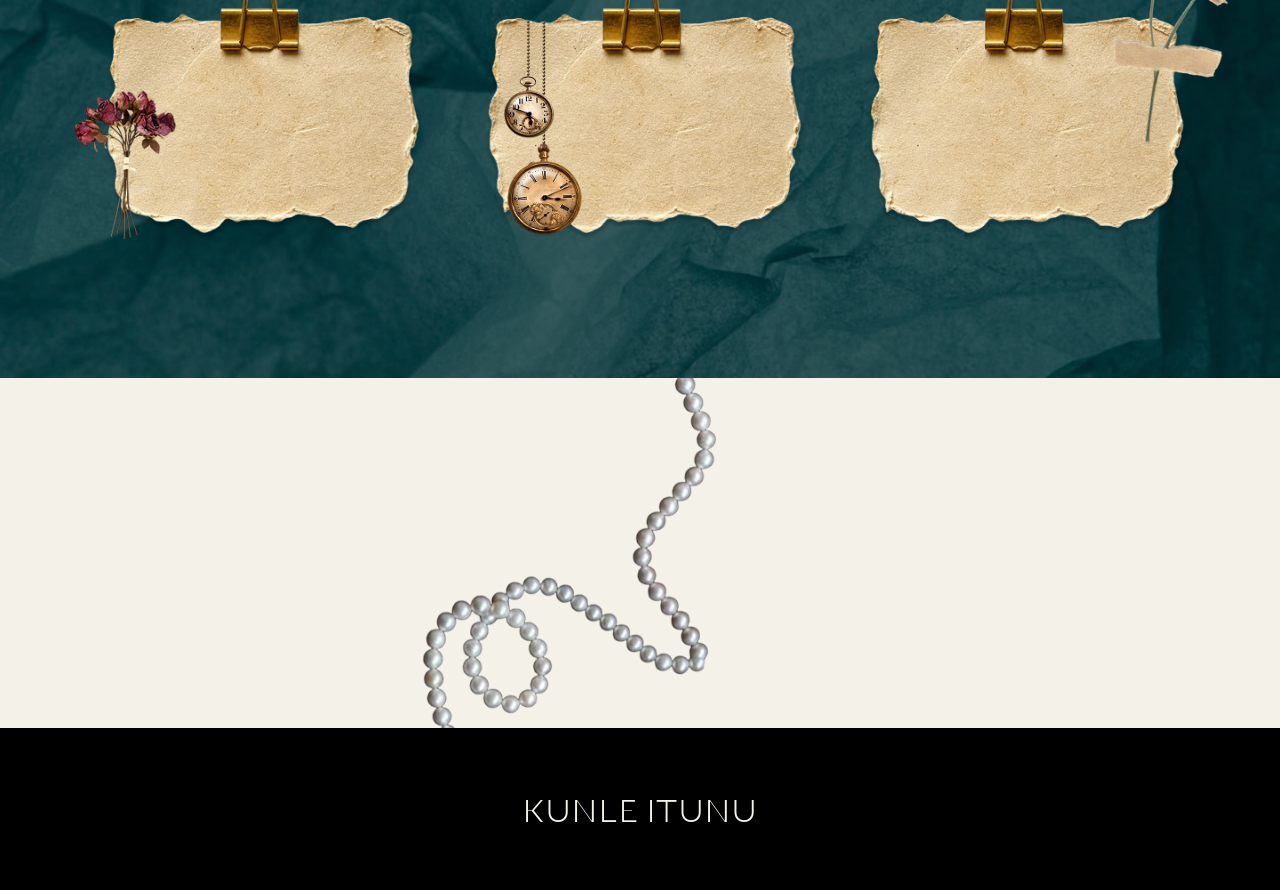
==== commit c0688dc8: "added changes to gallery folder" ====
--- a/index.html
+++ b/index.html
@@ -31,7 +31,7 @@
         >KUNLE ITUNU</a
       >
       <nav class="nav__pill" aria-label="Primary">
-        <a href="#home" class="is-active" aria-current="page">Home</a>
+        <a href="index.html" class="is-active" aria-current="page">Home</a>
         <a href="about.html">About</a>
         <a href="gallery.html">Archive</a>
         <a href="contact.html">Contact Me</a>
@@ -116,21 +116,23 @@
             height="964"
           />
           <img
-            class="it it--frame1"
+            class="it it--frame1 reveal reveal--slide-left"
+             data-group="s1" style="--delay:0s"
             src="images/first_framed_paint.png"
             alt="Lady in Red — framed portrait"
             width="649"
             height="1059"
           />
           <img
-            class="it it--book"
+            class="it it--book reveal reveal--slide-left"
+             data-group="s1" style="--delay:0.14s"
             src="images/book.png"
             alt=""
             width="368"
             height="530"
           />
         </div>
-        <div class="copy copy--red">
+        <div class="copy copy--red reveal reveal--slide-left" data-group="s1" style="--delay:0.3s">
           <h2>LADY IN RED</h2>
           <p>
             Explore the Digital Archive of <strong>KUNLE ITUNU</strong>. Explore
@@ -157,8 +159,12 @@
             width="511"
             height="657"
           />
-          <img
-            class="it it--frame2"
+
+                <img class="it it--seal reveal reveal--slide-left" data-group="s2" style="--delay:0s" src="images/wax_seal_top.png" alt="" aria-hidden="true">
+
+          <img
+            class="it it--frame2 reveal reveal--slide-left"
+             data-group="s2" style="--delay:0s"
             src="images/second_framed_paint.png"
             alt="Lady in Green — framed portrait"
             width="934"
@@ -172,7 +178,7 @@
             height="657"
           />
         </div>
-        <div class="copy copy--green">
+        <div class="copy copy--green reveal reveal--slide-left" data-group="s2" style="--delay:0.3s">
           <h2>LADY IN GREEN</h2>
           <p>
             Explore the Digital Archive of
--- a/css/common.css
+++ b/css/common.css
@@ -8,6 +8,7 @@
 @font-face { font-family: "Cormorant Infant"; font-weight: 600; font-style: normal; font-display: swap; src: url("../fonts/CormorantInfant-Regular.woff2") format("woff2"); }
 
 :root {
+   --slide-dx: min(28vw, 480px); 
   --cream: #f4f1e8;
   --ink: #111;
   --sage: #657a50;
--- a/css/styles.css
+++ b/css/styles.css
@@ -111,7 +111,9 @@
 .it--book   { --x: 0;    --y: 751;  --w: 368;  z-index: 4; }
 /* green */
 .it--rod    { --x: 0;    --y: 20;   --w: 82;   z-index: 3; }
-.it--frame2 { --x: 508;  --y: 158;  --w: 934;  z-index: 3; }
+.it--seal { --x: 1011; --y: 158; --w: 232;  z-index: 4; }   
+
+.it--frame2 { --x: 508;  --y: 120;  --w: 934;  z-index: 3; }
 .it--chain1, .it--chain2, .it--chain3, .it--chain4 {
   --w: 511;
   transform-origin: 0 0;
@@ -274,6 +276,10 @@
 @keyframes arm-in-right {
   from { opacity: 0; transform: translate3d(14%, -5%, 0); }
   to   { opacity: 1; transform: translate3d(0, 0, 0); }
+}@keyframes slide-in-left {
+  from { opacity: 0; transform: translate3d(calc(var(--slide-dx) * -1), 0, 0); }
+  45%  { opacity: 1; }
+  to   { opacity: 1; transform: translate3d(0, 0, 0); }
 }
 @keyframes sun-fade {
   from { opacity: 0; }
@@ -283,7 +289,8 @@
 .js .reveal--arm-left.is-in  { animation: arm-in-left  1.7s cubic-bezier(.22, .61, .36, 1) .1s both; }
 .js .reveal--arm-right.is-in { animation: arm-in-right 1.7s cubic-bezier(.22, .61, .36, 1) .1s both; }
 .js .reveal--fade.is-in      { animation: sun-fade     2.4s ease-out .3s both; }
-
+.js .reveal--slide-left.is-in { animation: slide-in-left 2.4s cubic-bezier(.25, .06, .12, 1) var(--delay, 0s) both; }   /* gentle start, very long soft landing */
+.js .reveal--slide-right.is-in { animation: slide-in-right 2.4s cubic-bezier(.25, .06, .12, 1) var(--delay, 0s) both; }  /* gentle start, very long soft landing */
 @media (prefers-reduced-motion: reduce) {
   html { scroll-behavior: auto; }
   .js .reveal { opacity: 1; }
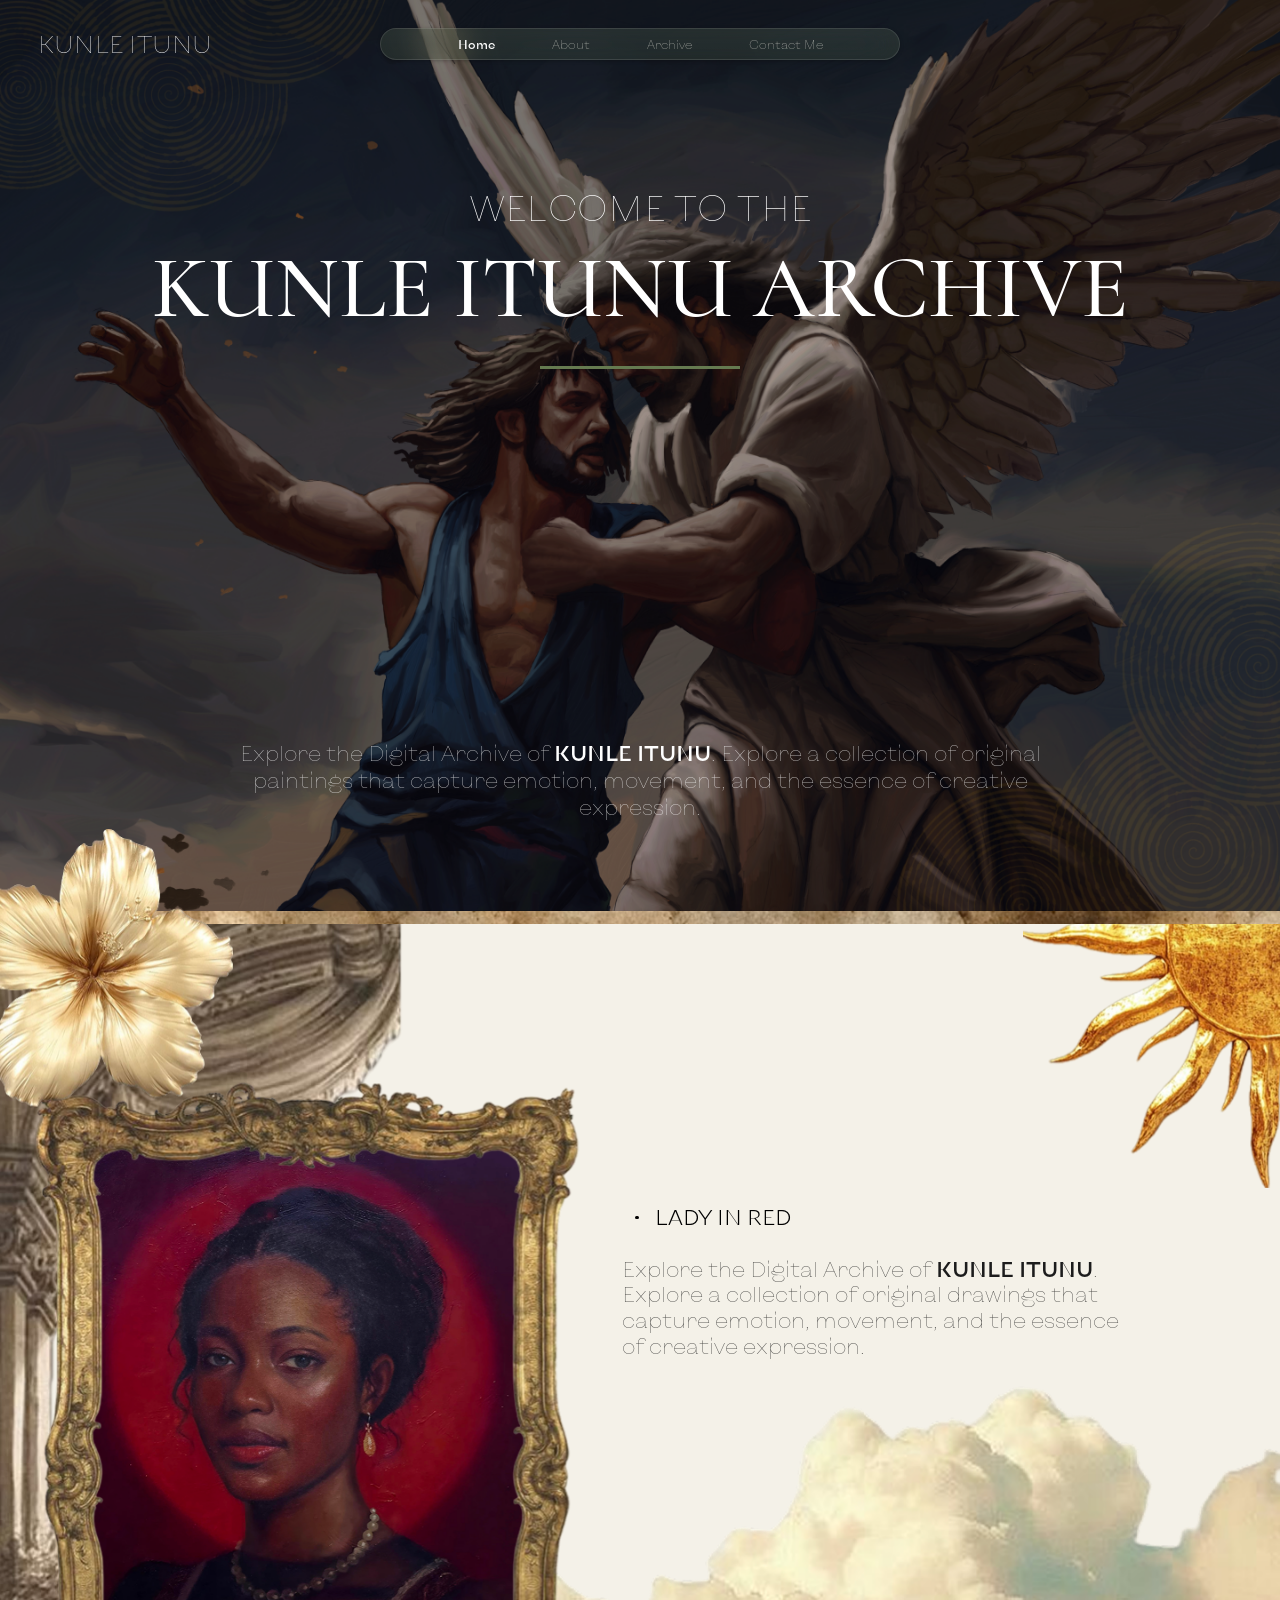
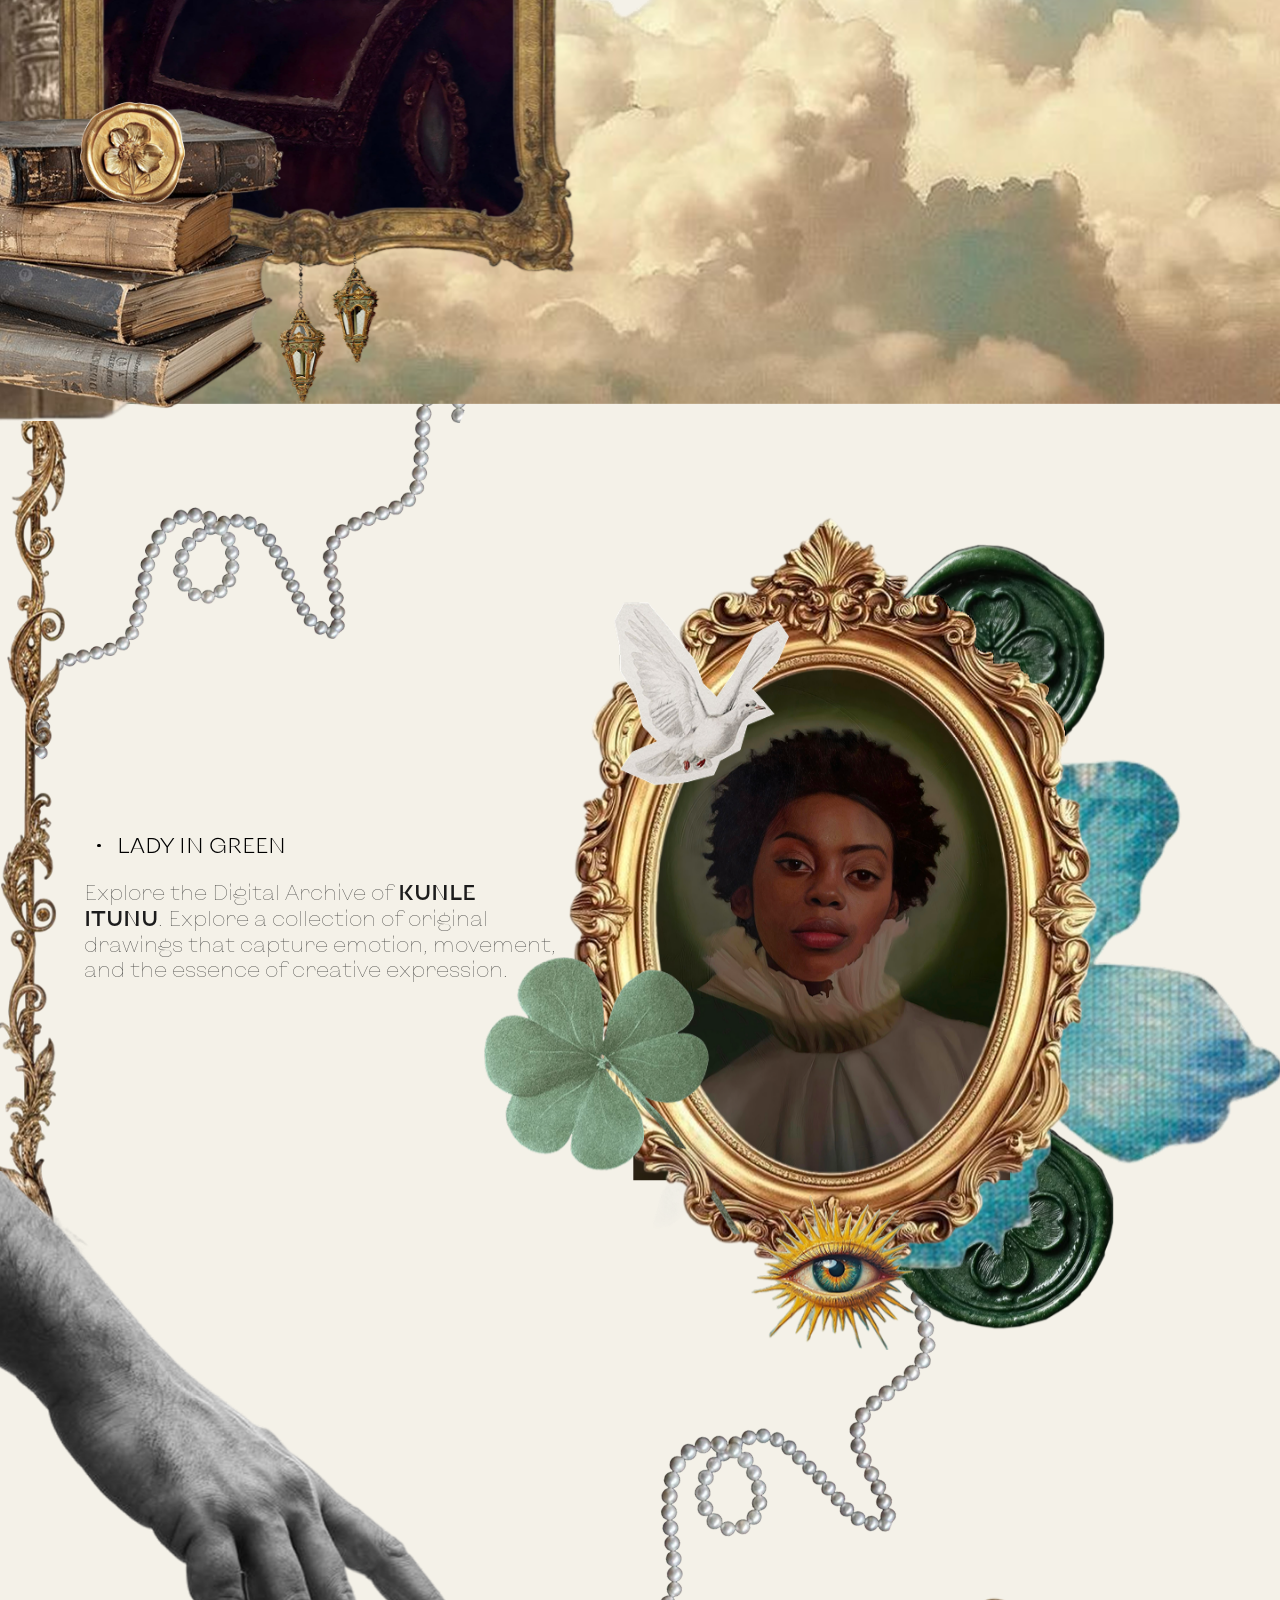
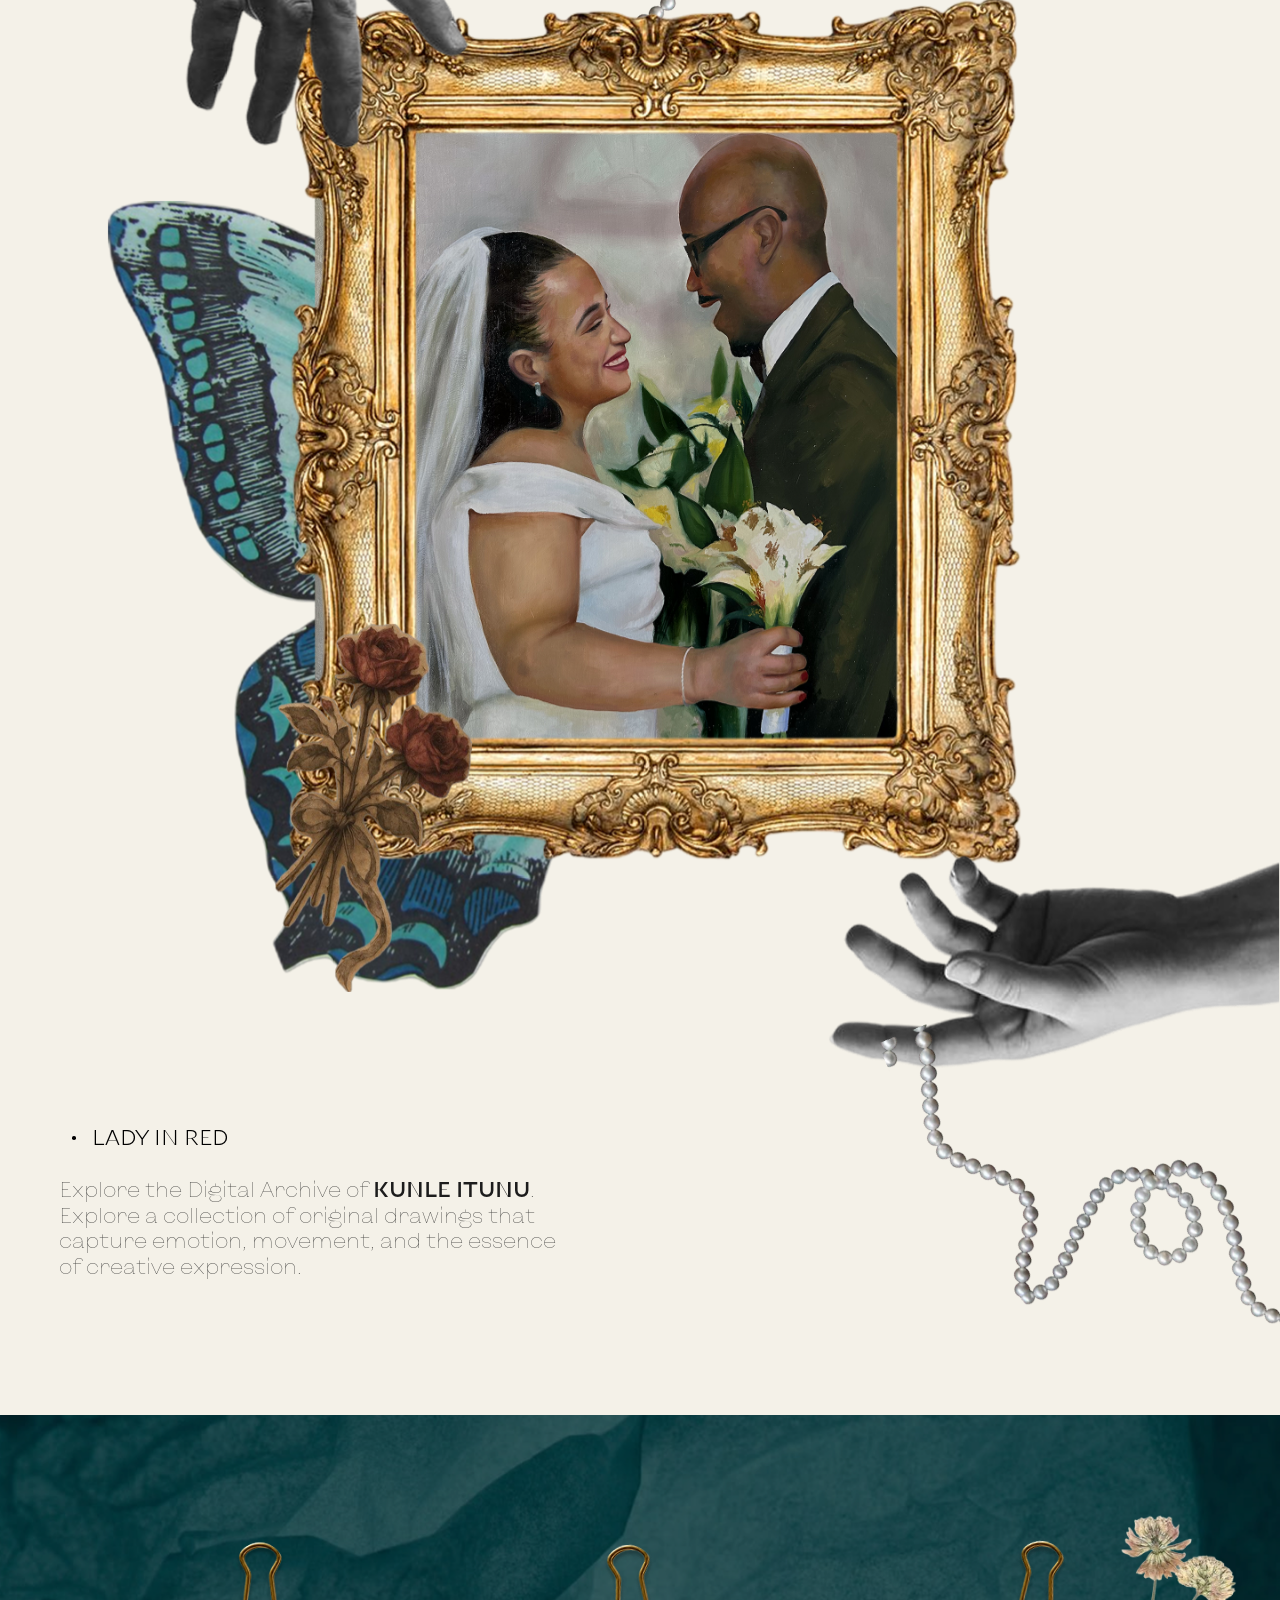
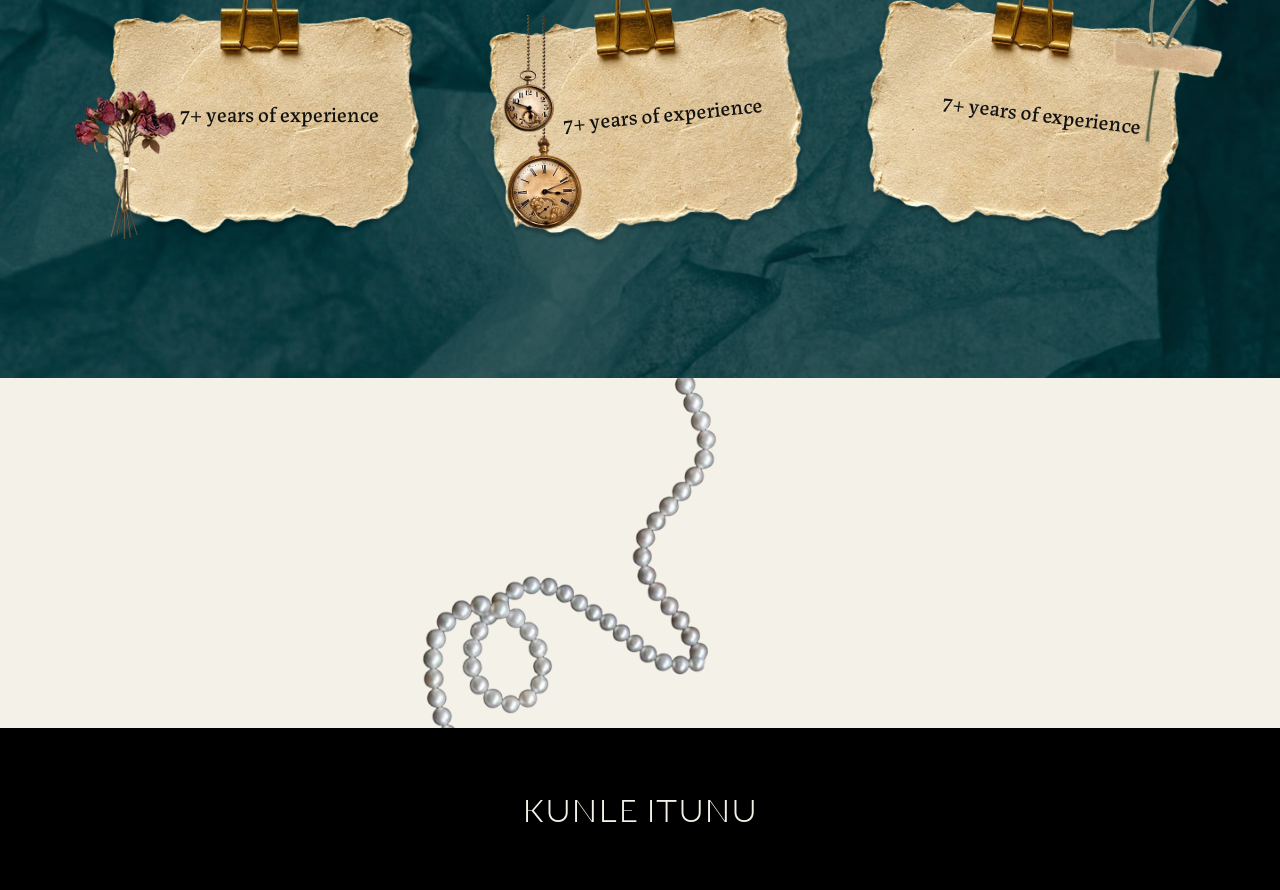
==== commit f3c82367: "added text to stape paper" ====
--- a/index.html
+++ b/index.html
@@ -250,27 +250,20 @@
           height="633"
         />
         <div class="stage">
-          <img
-            class="it it--tape it--tape1"
-            src="images/stape_papper.png"
-            alt=""
-            width="629"
-            height="387"
-          />
-          <img
-            class="it it--tape it--tape2"
-            src="images/stape_papper.png"
-            alt=""
-            width="629"
-            height="387"
-          />
-          <img
-            class="it it--tape it--tape3"
-            src="images/stape_papper.png"
-            alt=""
-            width="629"
-            height="387"
-          />
+        <div class="it it--tape it--tape1">
+  <img src="images/stape_papper.png" alt="">
+  <span class="tape__text">7+ years of experience</span>
+</div>
+
+<div class="it it--tape it--tape2">
+  <img src="images/stape_papper.png" alt="">
+  <span class="tape__text">7+ years of experience</span>
+</div>
+
+<div class="it it--tape it--tape3">
+  <img src="images/stape_papper.png" alt="">
+  <span class="tape__text">7+ years of experience</span>
+</div>
           <img
             class="it it--rose"
             src="images/rose.png"
--- a/css/common.css
+++ b/css/common.css
@@ -1,3 +1,4 @@
+@font-face { font-family: "Labrada"; font-weight: 500; font-style: normal; font-display: swap; src: url("../fonts/Labrada-Medium.woff2") format("woff2"); }
 @font-face { font-family: "KyivType Sans"; font-weight: 200; font-style: normal; font-display: swap; src: url("../fonts/KyivTypeSans-Thin.woff2") format("woff2"); }
 @font-face { font-family: "KyivType Sans"; font-weight: 300; font-style: normal; font-display: swap; src: url("../fonts/KyivTypeSans-Light.woff2") format("woff2"); }
 @font-face { font-family: "KyivType Sans"; font-weight: 400; font-style: normal; font-display: swap; src: url("../fonts/KyivTypeSans-Medium.woff2") format("woff2"); }
@@ -15,7 +16,7 @@
 --glass: rgba(101, 122, 80, 0.2);
   --glass-shadow: 0px 1px 3.8px 0px rgba(0, 0, 0, 0.25);
 
---font-sans: "KyivType Sans", "Lexend", "Segoe UI", system-ui, sans-serif;
+--font-sans: "KyivType Sans", "Labrada", "Segoe UI", system-ui, sans-serif;
 --font-serif: "Cormorant Infant", "Cormorant Garamond", "Times New Roman", serif;
 --active-nav-pill_text:#343A32;
 --text:#151C13;
--- a/css/styles.css
+++ b/css/styles.css
@@ -130,12 +130,60 @@
 .it--chain3    { --x: 927; --y: 1326.3; --r: -27.81deg; --s: .824; z-index: 7; }
 /* notes */
 .notes__bg { position: absolute; inset: 0; width: 100%; height: 100%; object-fit: cover; }
-.it--tape   { --w: 629; --y: 128.8; z-index: 6; }
-.it--tape1  { --x: 0; }
-.it--tape2  { --x: 430; }
-.it--tape3  { --x: 860; }
+/* ---------- Paper notes ---------- */
+
+.it--tape {
+  --w: 629;
+  --y: 128.8;
+  z-index: 6;
+
+  aspect-ratio: 629 / 387;
+  display: flex;
+  align-items: center;
+  justify-content: center;
+}
+
+.it--tape > img {
+  position: absolute;
+  inset: 0;
+  width: 100%;
+  height: 100%;
+  max-width: none;
+  object-fit: fill;
+  z-index: 0;
+}
+
+.tape__text {
+  position: relative;
+  z-index: 1;
+  font-family: "Labrada", serif;
+  font-size: calc(24 * var(--u));
+  font-weight: 500;
+  line-height: 1.2;
+  color: var(--ink);
+  transform: translateY(12px);
+
+  text-align: center;
+  white-space: nowrap;
+}
+
+.it--tape1 {
+  --x: 0;
+}
+
+.it--tape2 {
+  --x: 430;
+  transform: rotate(-5.55deg);
+  transform-origin: center;
+}
+
+.it--tape3 {
+  --x: 860;
+  transform: rotate(7.19deg);
+  transform-origin: center;
+}
 .it--rose    { --x: 59;   --y: 271; --w: 167; z-index: 7; }
-.it--watch   { --x: 536;  --y: 232; --w: 142; z-index: 7; }
+.it--watch   { --x: 536;  --y: 225; --w: 142; z-index: 7; }
 .it--wflower { --x: 1133; --y: 56;  --w: 307; z-index: 7; }
 /* tail */
 .it--chain4 { --x: 376; --y: -81; z-index: 2; }
@@ -298,9 +346,3 @@
     .nav__pill a { transition: none; }
 
 }
-/* 
-@media (prefers-reduced-motion: reduce) {
-  html { scroll-behavior: auto; }
-  .it--arm1, .it--arm2, .it--sun { animation: none; opacity: 1; transform: none; }
-  .nav__pill a { transition: none; }
-} */
